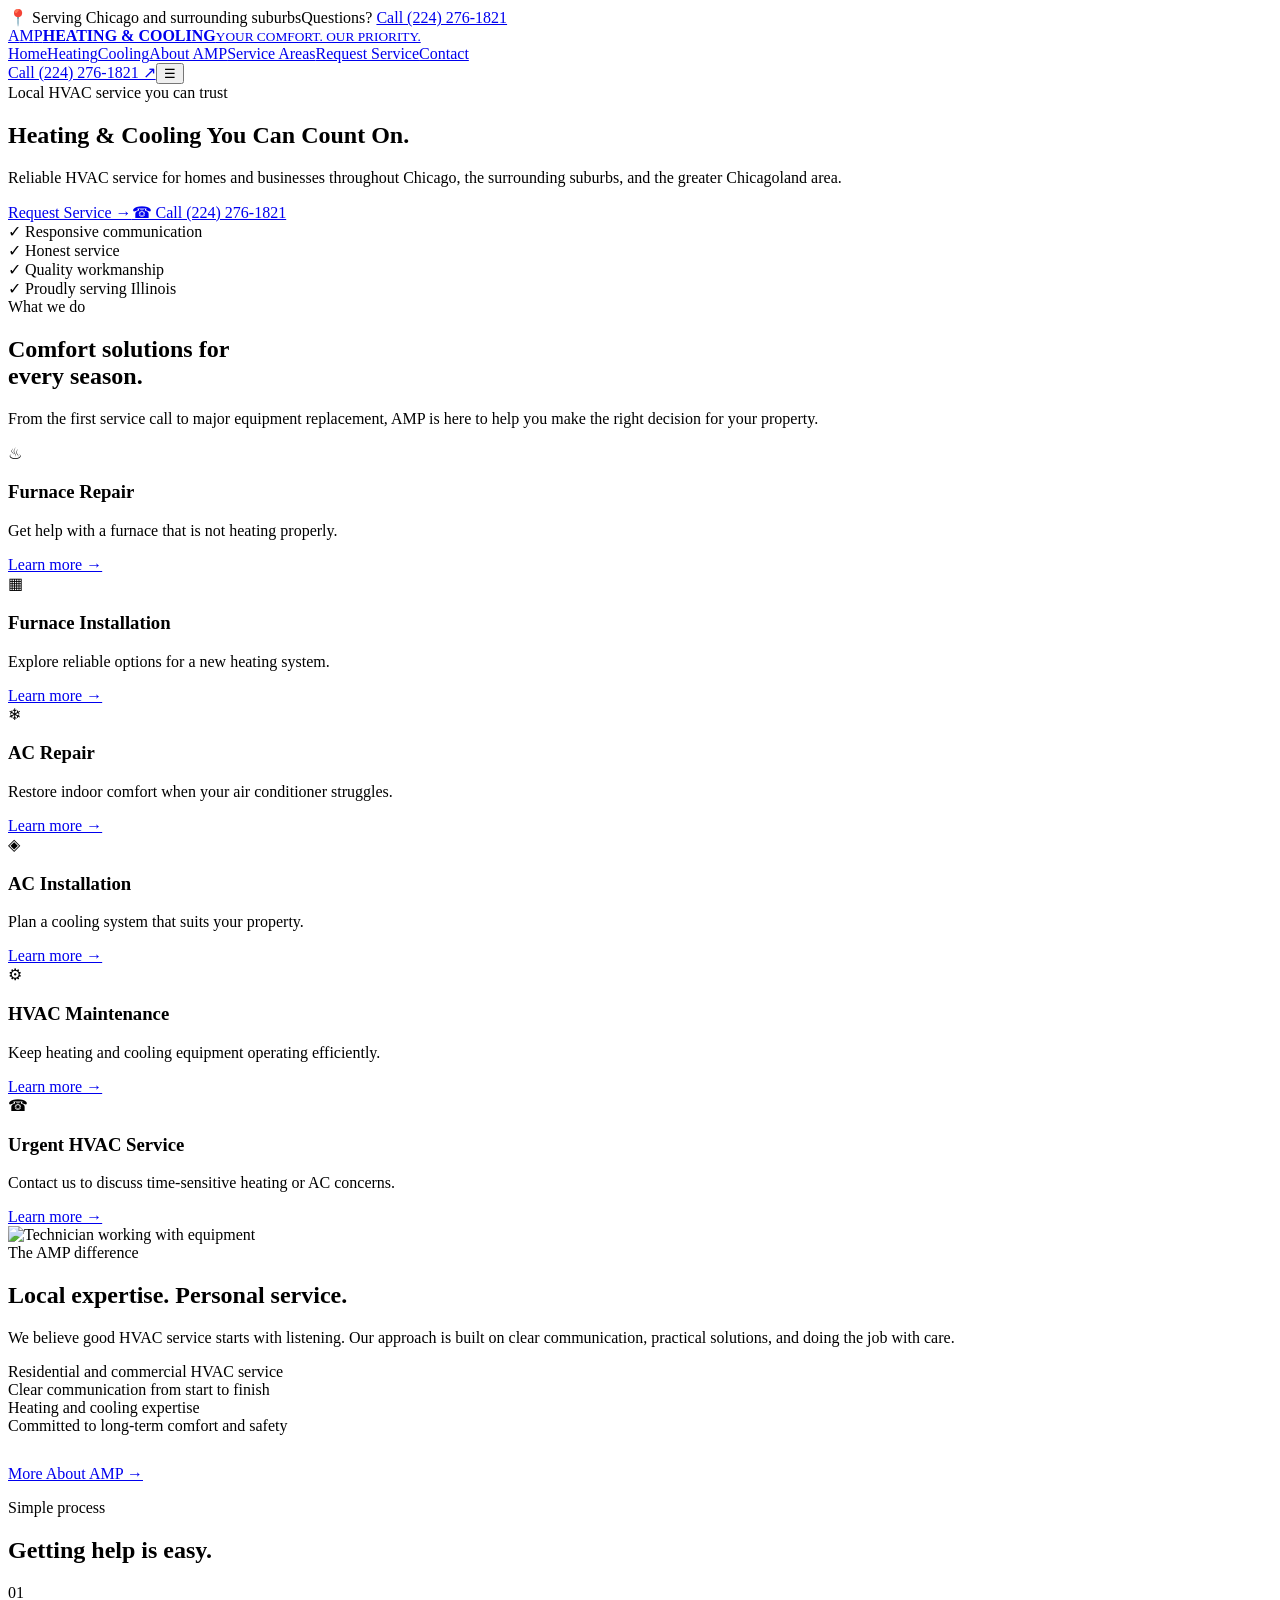
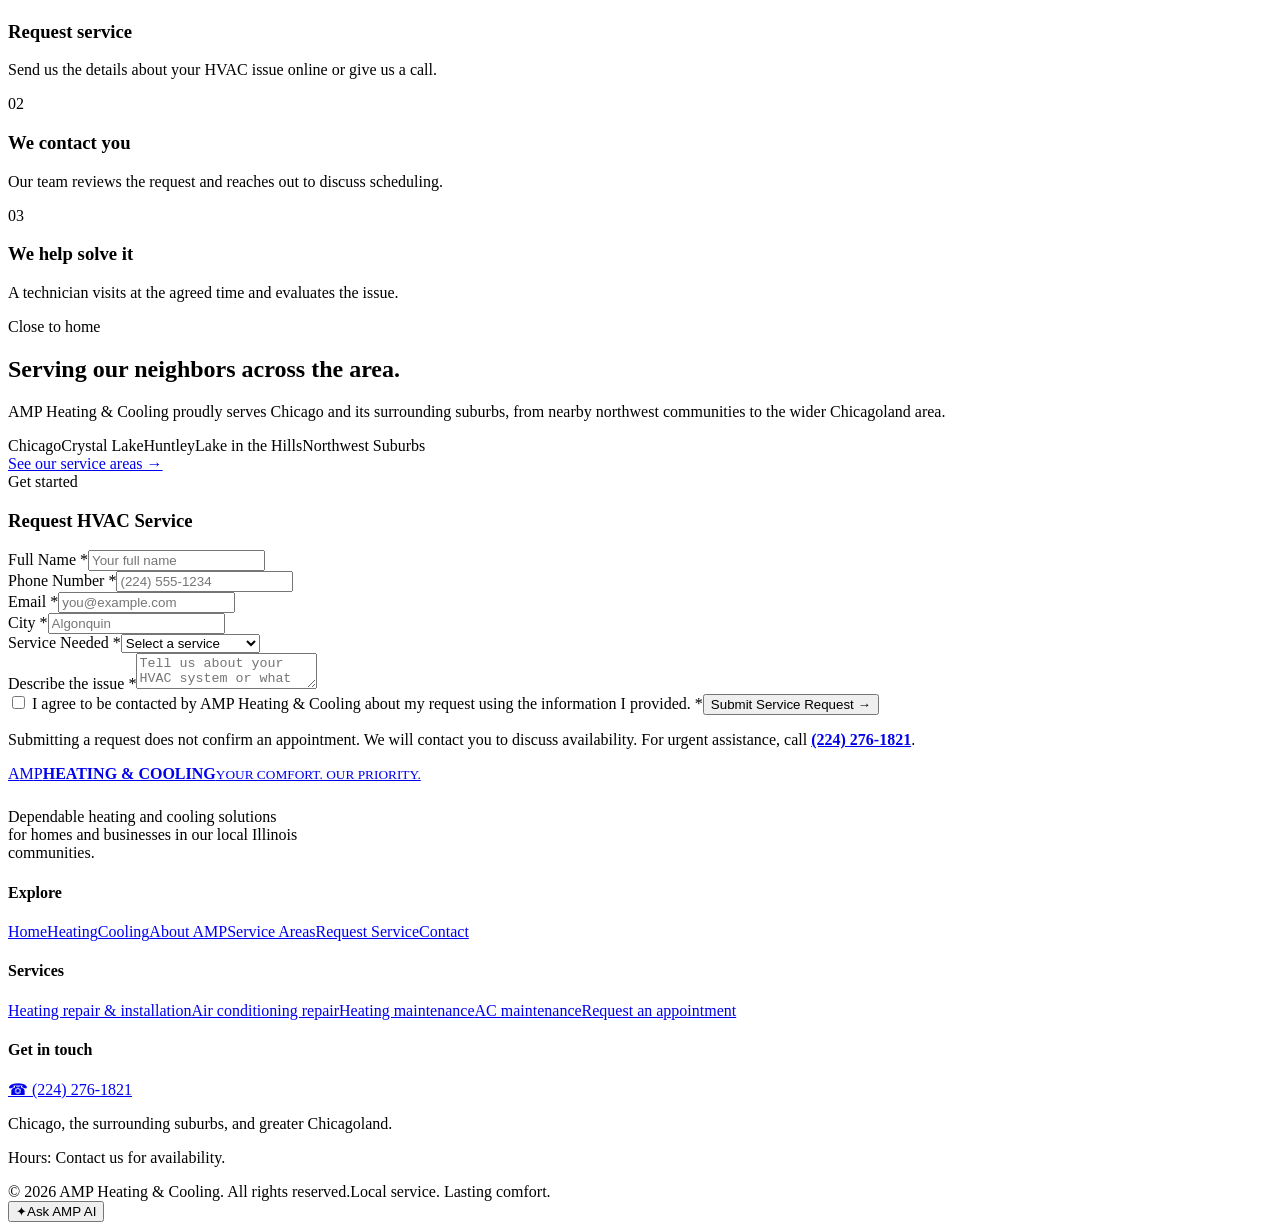
==== index.html @ 1baf03de "Add files via upload" ====
<!DOCTYPE html>
<html lang="en"><head><meta charset="utf-8"/><meta content="width=device-width,initial-scale=1" name="viewport"/><meta content="#0a1b33" name="theme-color"/><meta content="AMP Heating &amp; Cooling provides heating, air conditioning, maintenance, and HVAC installations in Algonquin, Crystal Lake, Huntley and nearby Illinois communities." name="description"/><link href="assets/style.css" rel="stylesheet"/><link href="assets/favicon.svg" rel="icon" type="image/svg+xml"/><title>Home | AMP Heating &amp; Cooling</title></head><body><div class="topstrip"><div class="container"><span>📍 Serving Chicago and surrounding suburbs</span><span class="hide-sm">Questions? <a href="tel:2242761821">Call (224) 276-1821</a></span></div></div><header class="header"><div class="container headerrow"><a aria-label="AMP Heating and Cooling home" class="logo" href="index.html"><span class="logo-mark">A<span>M</span>P</span><span class="logo-label"><strong>HEATING &amp; COOLING</strong><small>YOUR COMFORT. OUR PRIORITY.</small></span></a><nav aria-label="Main navigation" class="nav" id="main-nav"><a class="active" href="index.html">Home</a><a class="" href="heating.html">Heating</a><a class="" href="cooling.html">Cooling</a><a class="" href="about.html">About AMP</a><a class="" href="areas.html">Service Areas</a><a class="" href="request.html">Request Service</a><a class="" href="contact.html">Contact</a></nav><a class="btn btn-sm header-cta" href="tel:2242761821">Call (224) 276-1821 ↗</a><button aria-controls="main-nav" aria-expanded="false" aria-label="Toggle navigation" class="menu-toggle">☰</button></div></header><main><section class="hero"><div class="orb"></div><div class="container hero-main"><div><span class="eyebrow">Local HVAC service you can trust</span><h1>Heating &amp; Cooling You Can Count On.</h1><p>Reliable HVAC service for homes and businesses throughout Chicago, the surrounding suburbs, and the greater Chicagoland area.</p><div class="hero-actions"><a class="btn" href="request.html">Request Service →</a><a class="btn btn-light" href="tel:2242761821">☎ Call (224) 276-1821</a></div></div><div aria-label="HVAC technician servicing equipment" class="hero-visual" role="img"></div></div></section><section class="trust"><div class="container trust-items"><div class="trust-item"><span>✓</span> Responsive communication</div><div class="trust-item"><span>✓</span> Honest service</div><div class="trust-item"><span>✓</span> Quality workmanship</div><div class="trust-item"><span>✓</span> Proudly serving Illinois</div></div></section><section class="section"><div class="container"><div class="section-head"><div><span class="eyebrow">What we do</span><h2>Comfort solutions for<br/>every season.</h2></div><p>From the first service call to major equipment replacement, AMP is here to help you make the right decision for your property.</p></div><div class="grid3"><article class="service-card"><div aria-hidden="true" class="icon">♨</div><h3>Furnace Repair</h3><p>Get help with a furnace that is not heating properly.</p><a class="text-link" href="heating.html">Learn more →</a></article><article class="service-card"><div aria-hidden="true" class="icon">▦</div><h3>Furnace Installation</h3><p>Explore reliable options for a new heating system.</p><a class="text-link" href="heating.html">Learn more →</a></article><article class="service-card"><div aria-hidden="true" class="icon">❄</div><h3>AC Repair</h3><p>Restore indoor comfort when your air conditioner struggles.</p><a class="text-link" href="cooling.html">Learn more →</a></article><article class="service-card"><div aria-hidden="true" class="icon">◈</div><h3>AC Installation</h3><p>Plan a cooling system that suits your property.</p><a class="text-link" href="cooling.html">Learn more →</a></article><article class="service-card"><div aria-hidden="true" class="icon">⚙</div><h3>HVAC Maintenance</h3><p>Keep heating and cooling equipment operating efficiently.</p><a class="text-link" href="heating.html">Learn more →</a></article><article class="service-card"><div aria-hidden="true" class="icon">☎</div><h3>Urgent HVAC Service</h3><p>Contact us to discuss time-sensitive heating or AC concerns.</p><a class="text-link" href="contact.html">Learn more →</a></article></div></div></section><section class="section section-light"><div class="container split"><img alt="Technician working with equipment" class="feature-photo" loading="lazy" src="https://images.unsplash.com/photo-1581092160562-40aa08e78837?auto=format&amp;fit=crop&amp;w=1200&amp;q=85"/><div><span class="eyebrow">The AMP difference</span><h2>Local expertise. Personal service.</h2><p class="muted">We believe good HVAC service starts with listening. Our approach is built on clear communication, practical solutions, and doing the job with care.</p><div class="checklist"><div class="check">Residential and commercial HVAC service</div><div class="check">Clear communication from start to finish</div><div class="check">Heating and cooling expertise</div><div class="check">Committed to long-term comfort and safety</div></div><p style="margin-top:30px"><a class="btn" href="about.html">More About AMP →</a></p></div></div></section><section class="section"><div class="container"><div class="section-head"><div><span class="eyebrow">Simple process</span><h2>Getting help is easy.</h2></div></div><div class="steps"><div class="step"><span class="num">01</span><h3>Request service</h3><p>Send us the details about your HVAC issue online or give us a call.</p></div><div class="step"><span class="num">02</span><h3>We contact you</h3><p>Our team reviews the request and reaches out to discuss scheduling.</p></div><div class="step"><span class="num">03</span><h3>We help solve it</h3><p>A technician visits at the agreed time and evaluates the issue.</p></div></div></div></section><section class="section section-light"><div class="container split"><div><span class="eyebrow">Close to home</span><h2>Serving our neighbors across the area.</h2><p class="muted">AMP Heating &amp; Cooling proudly serves Chicago and its surrounding suburbs, from nearby northwest communities to the wider Chicagoland area.</p><div class="areas"><span class="area-tag">Chicago</span><span class="area-tag">Crystal Lake</span><span class="area-tag">Huntley</span><span class="area-tag">Lake in the Hills</span><span class="area-tag">Northwest Suburbs</span></div><a class="text-link" href="areas.html">See our service areas →</a></div><div class="form-card"><span class="eyebrow">Get started</span><h3>Request HVAC Service</h3><form data-service-form=""><div aria-live="polite" class="alert" role="status"></div><div class="formgrid"><div style="display:none"><label>Leave this blank<input autocomplete="off" name="website" tabindex="-1"/></label></div><div class="field"><label for="name">Full Name *</label><input id="name" maxlength="160" name="name" placeholder="Your full name" required="" type="text"/></div><div class="field"><label for="phone">Phone Number *</label><input id="phone" maxlength="160" name="phone" placeholder="(224) 555-1234" required="" type="tel"/></div><div class="field"><label for="email">Email *</label><input id="email" maxlength="160" name="email" placeholder="you@example.com" required="" type="email"/></div><div class="field"><label for="city">City *</label><input id="city" maxlength="160" name="city" placeholder="Algonquin" required="" type="text"/></div><div class="field"><label for="service">Service Needed *</label><select id="service" name="service" required=""><option value="">Select a service</option><option>Furnace Repair</option><option>Furnace Installation</option><option>AC Repair</option><option>AC Installation</option><option>Maintenance</option><option>Other</option></select></div><div class="field span2"><label for="message">Describe the issue *</label><textarea id="message" maxlength="3000" name="message" placeholder="Tell us about your HVAC system or what you need help with..." required=""></textarea></div></div><label class="consent"><input name="consent" required="" type="checkbox" value="yes"/> <span>I agree to be contacted by AMP Heating &amp; Cooling about my request using the information I provided. *</span></label><button class="btn" type="submit">Submit Service Request →</button><p class="form-note">Submitting a request does not confirm an appointment. We will contact you to discuss availability. For urgent assistance, call <a href="tel:2242761821"><strong>(224) 276-1821</strong></a>.</p></form></div></div></section></main><footer class="footer"><div class="container"><div class="footer-grid"><div><a class="logo" href="index.html"><span class="logo-mark">A<span>M</span>P</span><span class="logo-label"><strong>HEATING &amp; COOLING</strong><small>YOUR COMFORT. OUR PRIORITY.</small></span></a><p style="margin-top:25px;max-width:290px">Dependable heating and cooling solutions for homes and businesses in our local Illinois communities.</p></div><div><h4>Explore</h4><a href="index.html">Home</a><a href="heating.html">Heating</a><a href="cooling.html">Cooling</a><a href="about.html">About AMP</a><a href="areas.html">Service Areas</a><a href="request.html">Request Service</a><a href="contact.html">Contact</a></div><div><h4>Services</h4><a href="heating.html">Heating repair &amp; installation</a><a href="cooling.html">Air conditioning repair</a><a href="heating.html">Heating maintenance</a><a href="cooling.html">AC maintenance</a><a href="request.html">Request an appointment</a></div><div><h4>Get in touch</h4><a href="tel:2242761821">☎ (224) 276-1821</a><p>Chicago, the surrounding suburbs, and greater Chicagoland.</p><p>Hours: Contact us for availability.</p></div></div><div class="footer-bottom"><span>© 2026 AMP Heating &amp; Cooling. All rights reserved.</span><span>Local service. Lasting comfort.</span></div></div></footer><script defer="" src="assets/script.js"></script>
<!-- AMP customer support assistant -->
<div class="amp-chat" id="amp-chat">
<button aria-controls="amp-chat-panel" aria-expanded="false" aria-label="Chat with AMP assistant" class="amp-chat-launcher" id="amp-chat-launcher" type="button"><span aria-hidden="true" class="amp-chat-icon">✦</span><span>Ask AMP AI</span></button>
<section aria-label="AMP virtual assistant" aria-modal="false" class="amp-chat-panel" hidden="" id="amp-chat-panel" role="dialog">
<div class="amp-chat-head"><div class="amp-chat-avatar">✦</div><div><strong>AMP Virtual Assistant</strong><small><span class="amp-online-dot"></span> Available to answer questions</small></div><button aria-label="Close chat" class="amp-chat-close" id="amp-chat-close" type="button">×</button></div>
<div aria-live="polite" aria-relevant="additions text" class="amp-chat-log" id="amp-chat-log" role="log"><div class="amp-chat-message assistant">Hi! Welcome to AMP Heating &amp; Cooling 👋 I can answer questions about heating, AC, service areas, and how to request an appointment. What can I help you with?</div></div>
<div class="amp-chat-suggestions" id="amp-chat-suggestions"><button data-question="My AC is not cooling" type="button">AC not cooling</button><button data-question="Which towns do you serve?" type="button">Service areas</button><button data-question="How do I request service?" type="button">Book service</button></div>
<form class="amp-chat-form" id="amp-chat-form"><label class="sr-only" for="amp-chat-input">Message AMP assistant</label><input autocomplete="off" id="amp-chat-input" maxlength="800" name="message" placeholder="Ask us anything about HVAC..." required=""/><button aria-label="Send message" type="submit">➤</button></form>
<div class="amp-chat-disclaimer">AI can make mistakes. For urgent concerns, call <a href="tel:2242761821">(224) 276-1821</a>. <a href="request.html">Request service</a></div>
</section>
</div>
<script defer="" src="assets/chat.js"></script></body></html>
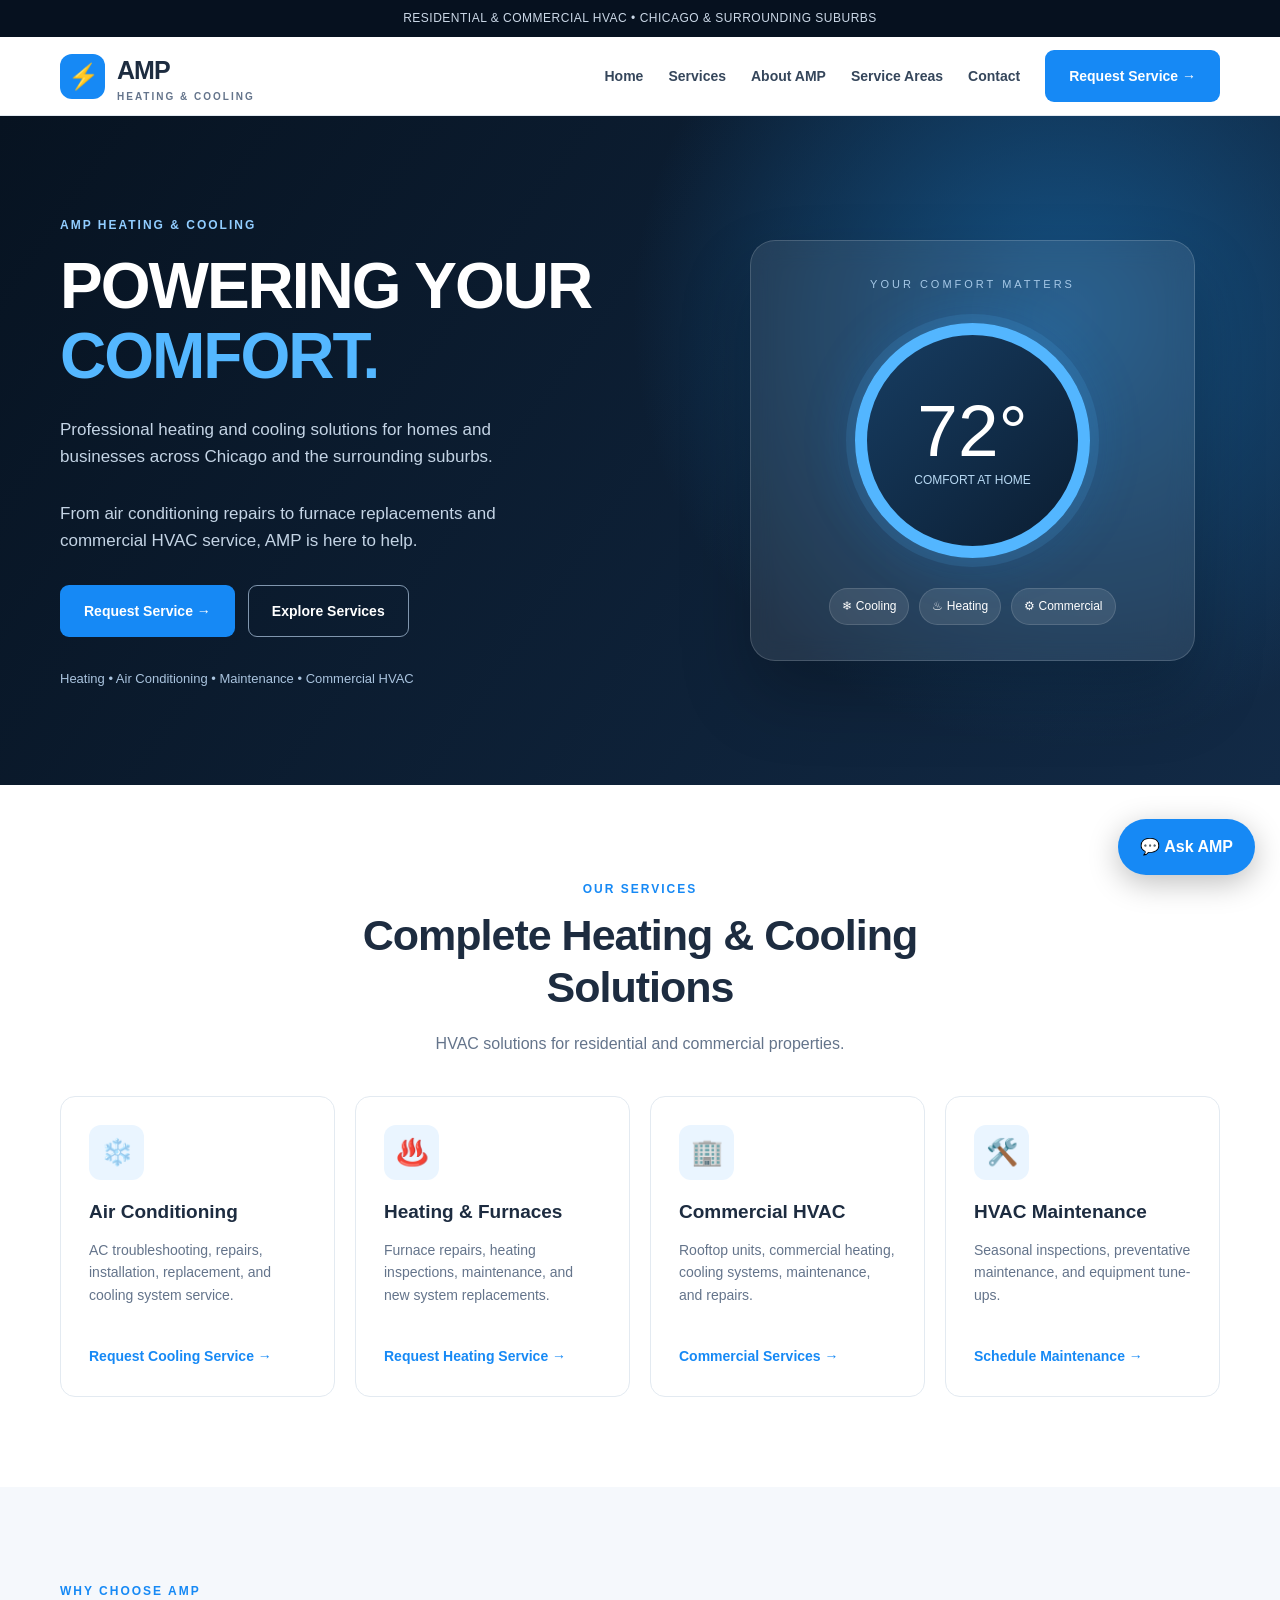
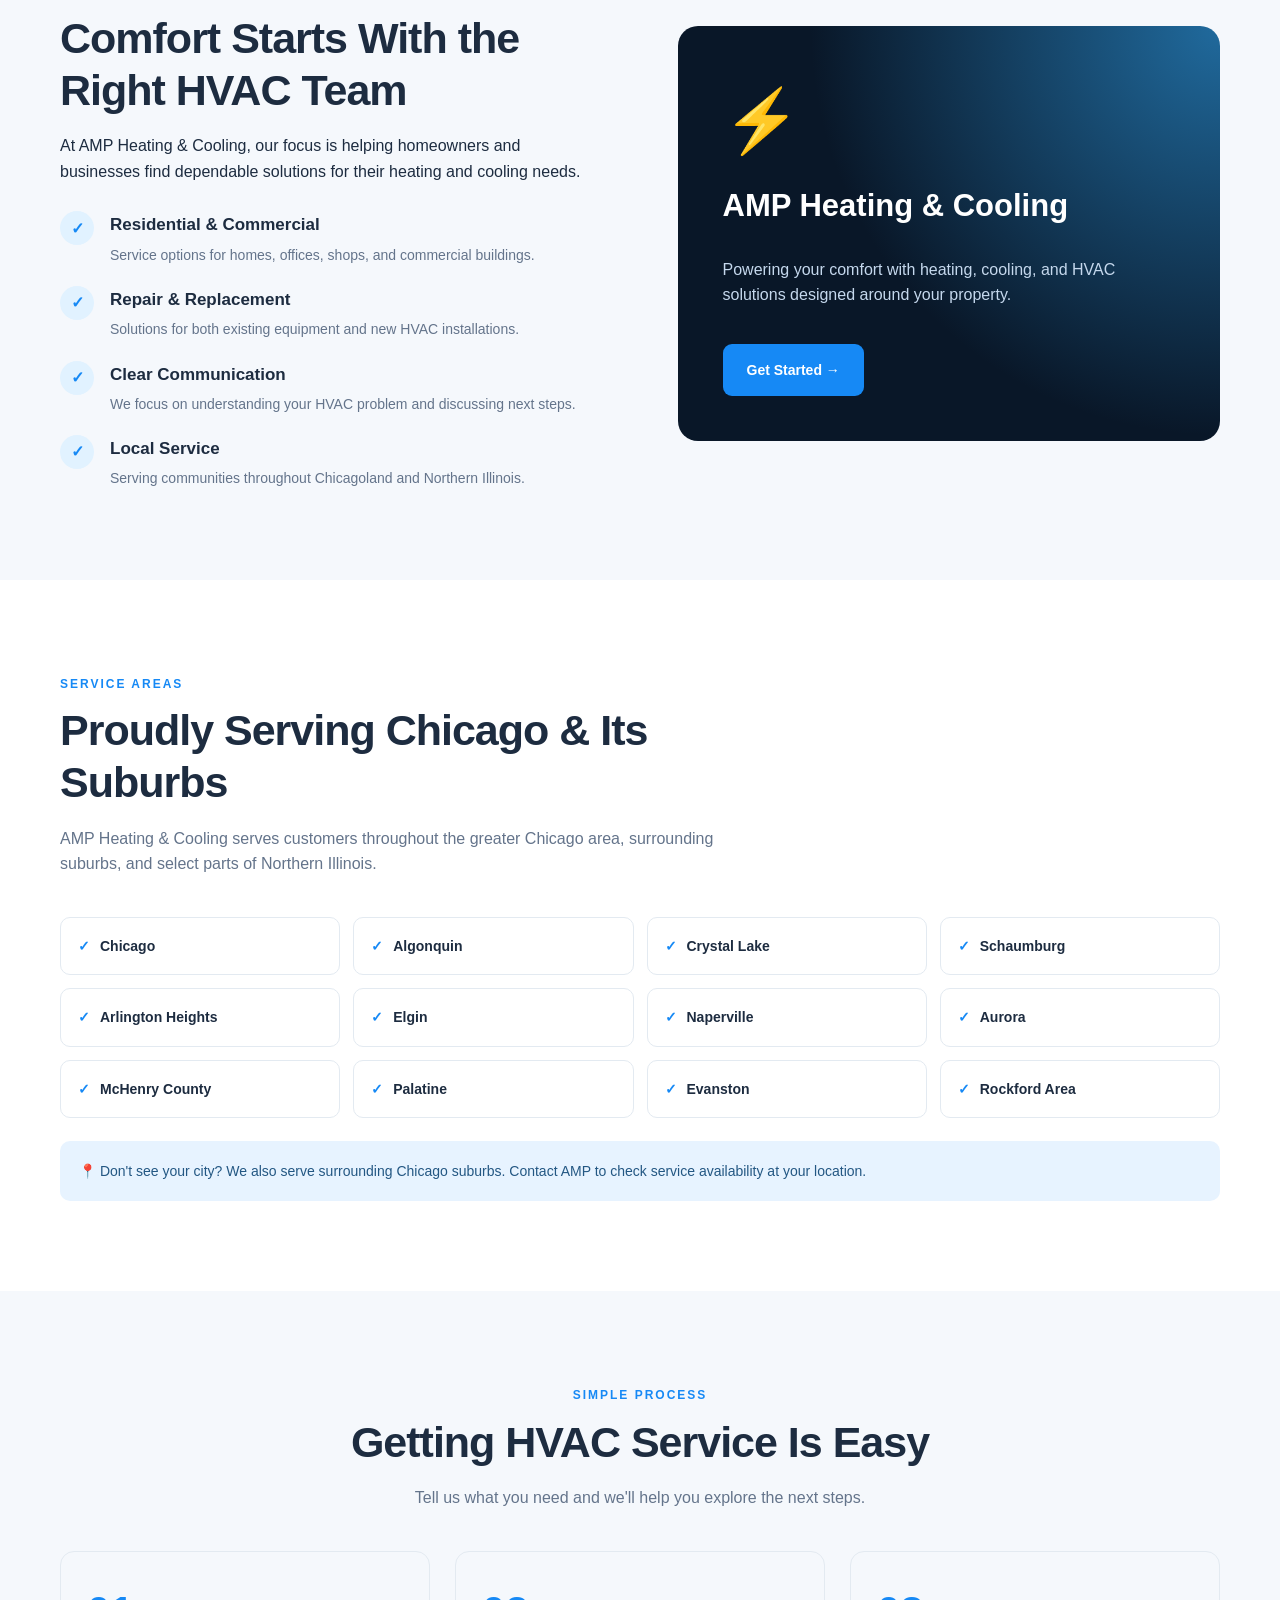
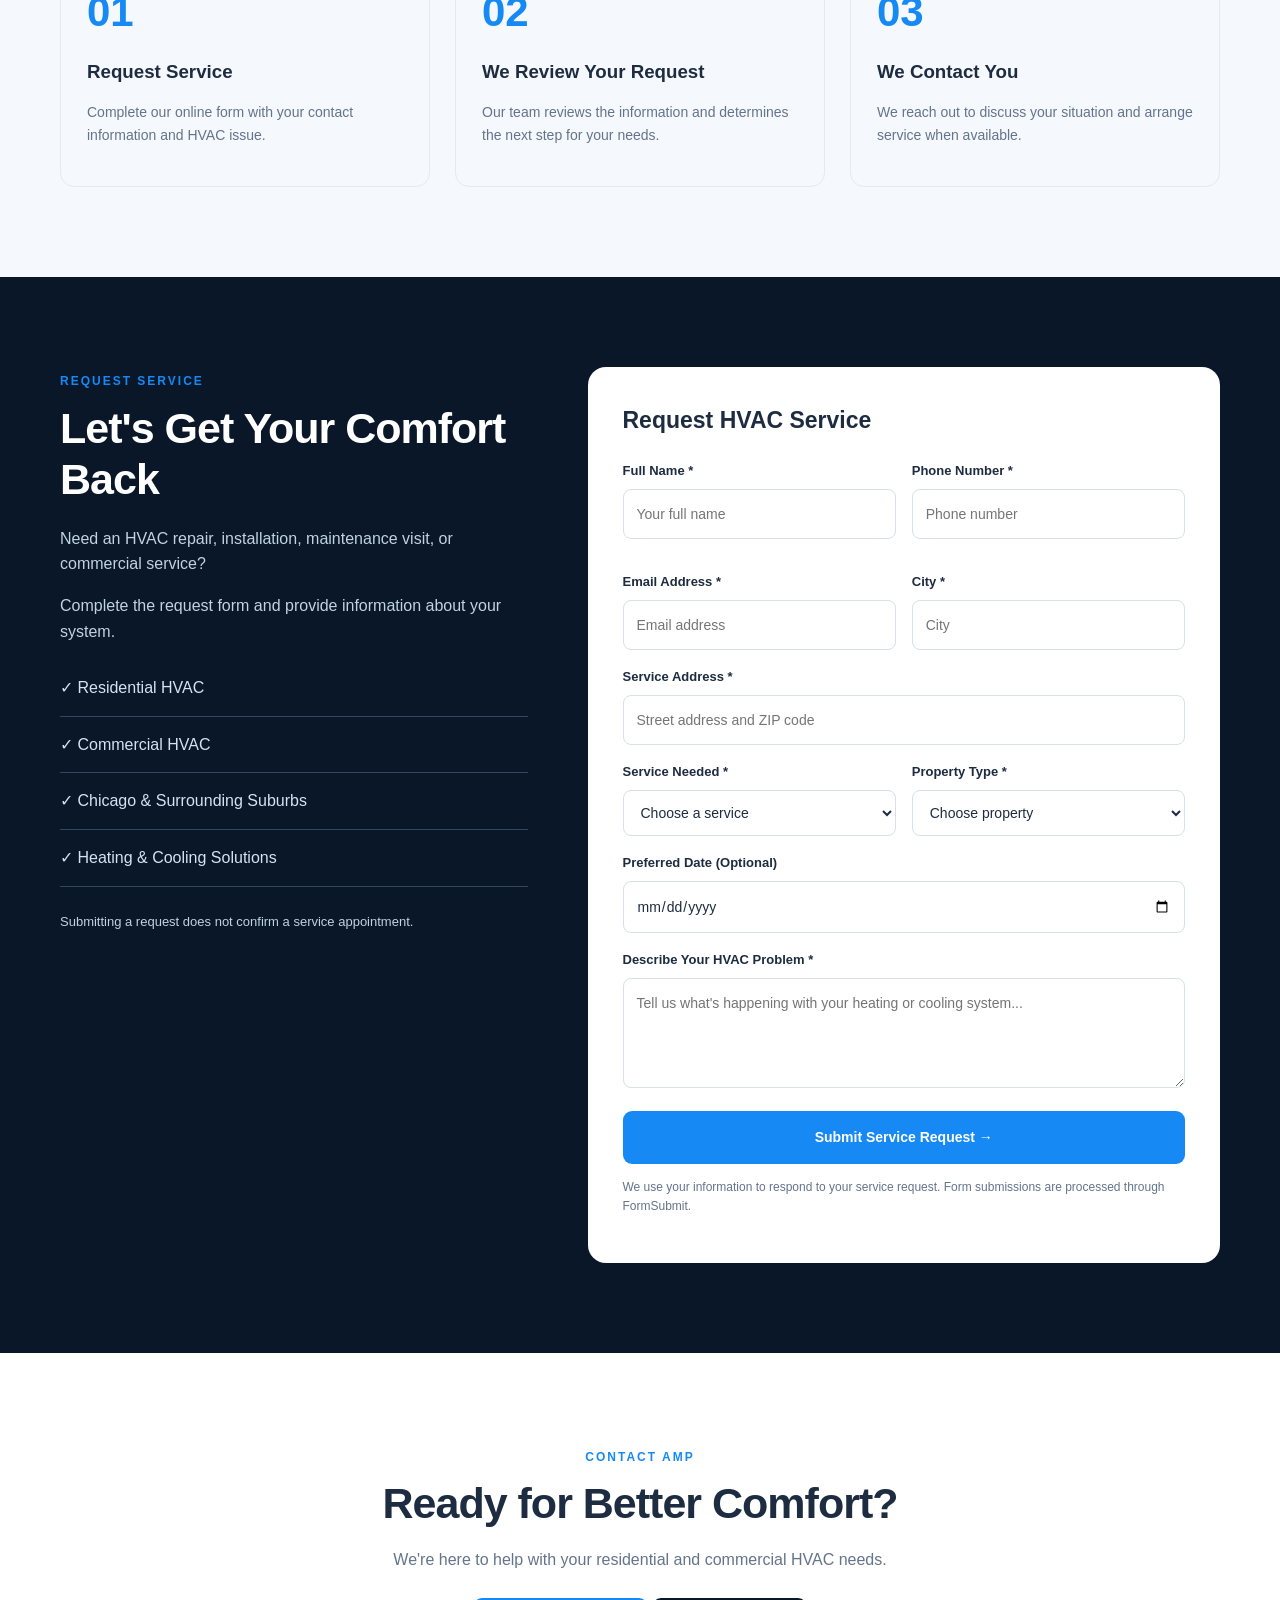
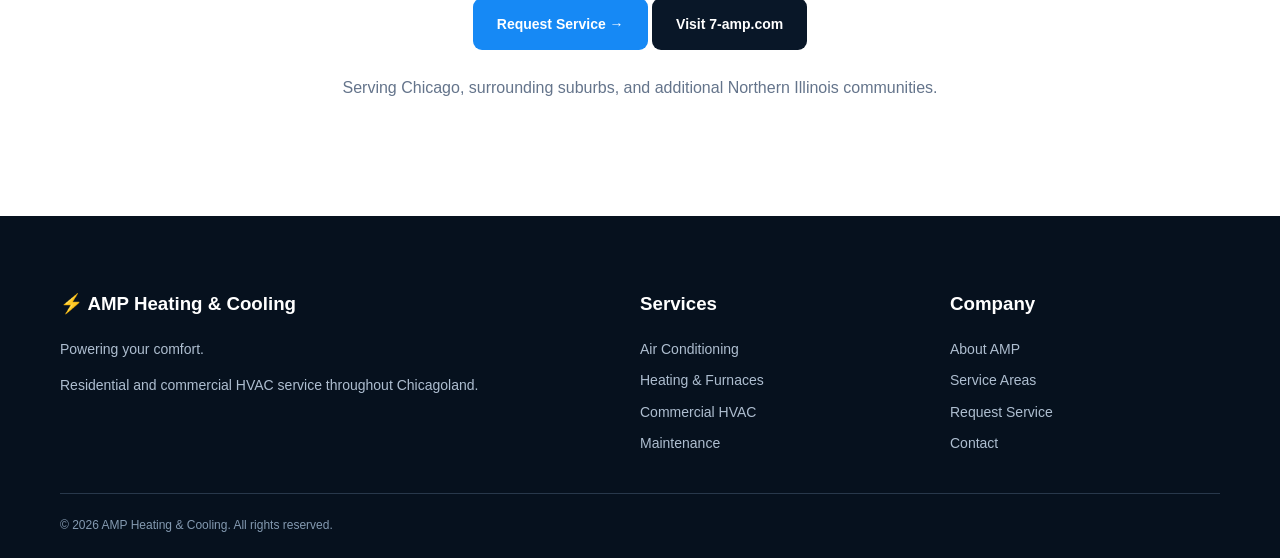
==== commit 475279c2: "Update fmt.Println to print 'Goodbye World'" ====
--- a/index.html
+++ b/index.html
@@ -1,14 +1,1762 @@
+
 <!DOCTYPE html>
-<html lang="en"><head><meta charset="utf-8"/><meta content="width=device-width,initial-scale=1" name="viewport"/><meta content="#0a1b33" name="theme-color"/><meta content="AMP Heating &amp; Cooling provides heating, air conditioning, maintenance, and HVAC installations in Algonquin, Crystal Lake, Huntley and nearby Illinois communities." name="description"/><link href="assets/style.css" rel="stylesheet"/><link href="assets/favicon.svg" rel="icon" type="image/svg+xml"/><title>Home | AMP Heating &amp; Cooling</title></head><body><div class="topstrip"><div class="container"><span>📍 Serving Chicago and surrounding suburbs</span><span class="hide-sm">Questions? <a href="tel:2242761821">Call (224) 276-1821</a></span></div></div><header class="header"><div class="container headerrow"><a aria-label="AMP Heating and Cooling home" class="logo" href="index.html"><span class="logo-mark">A<span>M</span>P</span><span class="logo-label"><strong>HEATING &amp; COOLING</strong><small>YOUR COMFORT. OUR PRIORITY.</small></span></a><nav aria-label="Main navigation" class="nav" id="main-nav"><a class="active" href="index.html">Home</a><a class="" href="heating.html">Heating</a><a class="" href="cooling.html">Cooling</a><a class="" href="about.html">About AMP</a><a class="" href="areas.html">Service Areas</a><a class="" href="request.html">Request Service</a><a class="" href="contact.html">Contact</a></nav><a class="btn btn-sm header-cta" href="tel:2242761821">Call (224) 276-1821 ↗</a><button aria-controls="main-nav" aria-expanded="false" aria-label="Toggle navigation" class="menu-toggle">☰</button></div></header><main><section class="hero"><div class="orb"></div><div class="container hero-main"><div><span class="eyebrow">Local HVAC service you can trust</span><h1>Heating &amp; Cooling You Can Count On.</h1><p>Reliable HVAC service for homes and businesses throughout Chicago, the surrounding suburbs, and the greater Chicagoland area.</p><div class="hero-actions"><a class="btn" href="request.html">Request Service →</a><a class="btn btn-light" href="tel:2242761821">☎ Call (224) 276-1821</a></div></div><div aria-label="HVAC technician servicing equipment" class="hero-visual" role="img"></div></div></section><section class="trust"><div class="container trust-items"><div class="trust-item"><span>✓</span> Responsive communication</div><div class="trust-item"><span>✓</span> Honest service</div><div class="trust-item"><span>✓</span> Quality workmanship</div><div class="trust-item"><span>✓</span> Proudly serving Illinois</div></div></section><section class="section"><div class="container"><div class="section-head"><div><span class="eyebrow">What we do</span><h2>Comfort solutions for<br/>every season.</h2></div><p>From the first service call to major equipment replacement, AMP is here to help you make the right decision for your property.</p></div><div class="grid3"><article class="service-card"><div aria-hidden="true" class="icon">♨</div><h3>Furnace Repair</h3><p>Get help with a furnace that is not heating properly.</p><a class="text-link" href="heating.html">Learn more →</a></article><article class="service-card"><div aria-hidden="true" class="icon">▦</div><h3>Furnace Installation</h3><p>Explore reliable options for a new heating system.</p><a class="text-link" href="heating.html">Learn more →</a></article><article class="service-card"><div aria-hidden="true" class="icon">❄</div><h3>AC Repair</h3><p>Restore indoor comfort when your air conditioner struggles.</p><a class="text-link" href="cooling.html">Learn more →</a></article><article class="service-card"><div aria-hidden="true" class="icon">◈</div><h3>AC Installation</h3><p>Plan a cooling system that suits your property.</p><a class="text-link" href="cooling.html">Learn more →</a></article><article class="service-card"><div aria-hidden="true" class="icon">⚙</div><h3>HVAC Maintenance</h3><p>Keep heating and cooling equipment operating efficiently.</p><a class="text-link" href="heating.html">Learn more →</a></article><article class="service-card"><div aria-hidden="true" class="icon">☎</div><h3>Urgent HVAC Service</h3><p>Contact us to discuss time-sensitive heating or AC concerns.</p><a class="text-link" href="contact.html">Learn more →</a></article></div></div></section><section class="section section-light"><div class="container split"><img alt="Technician working with equipment" class="feature-photo" loading="lazy" src="https://images.unsplash.com/photo-1581092160562-40aa08e78837?auto=format&amp;fit=crop&amp;w=1200&amp;q=85"/><div><span class="eyebrow">The AMP difference</span><h2>Local expertise. Personal service.</h2><p class="muted">We believe good HVAC service starts with listening. Our approach is built on clear communication, practical solutions, and doing the job with care.</p><div class="checklist"><div class="check">Residential and commercial HVAC service</div><div class="check">Clear communication from start to finish</div><div class="check">Heating and cooling expertise</div><div class="check">Committed to long-term comfort and safety</div></div><p style="margin-top:30px"><a class="btn" href="about.html">More About AMP →</a></p></div></div></section><section class="section"><div class="container"><div class="section-head"><div><span class="eyebrow">Simple process</span><h2>Getting help is easy.</h2></div></div><div class="steps"><div class="step"><span class="num">01</span><h3>Request service</h3><p>Send us the details about your HVAC issue online or give us a call.</p></div><div class="step"><span class="num">02</span><h3>We contact you</h3><p>Our team reviews the request and reaches out to discuss scheduling.</p></div><div class="step"><span class="num">03</span><h3>We help solve it</h3><p>A technician visits at the agreed time and evaluates the issue.</p></div></div></div></section><section class="section section-light"><div class="container split"><div><span class="eyebrow">Close to home</span><h2>Serving our neighbors across the area.</h2><p class="muted">AMP Heating &amp; Cooling proudly serves Chicago and its surrounding suburbs, from nearby northwest communities to the wider Chicagoland area.</p><div class="areas"><span class="area-tag">Chicago</span><span class="area-tag">Crystal Lake</span><span class="area-tag">Huntley</span><span class="area-tag">Lake in the Hills</span><span class="area-tag">Northwest Suburbs</span></div><a class="text-link" href="areas.html">See our service areas →</a></div><div class="form-card"><span class="eyebrow">Get started</span><h3>Request HVAC Service</h3><form data-service-form=""><div aria-live="polite" class="alert" role="status"></div><div class="formgrid"><div style="display:none"><label>Leave this blank<input autocomplete="off" name="website" tabindex="-1"/></label></div><div class="field"><label for="name">Full Name *</label><input id="name" maxlength="160" name="name" placeholder="Your full name" required="" type="text"/></div><div class="field"><label for="phone">Phone Number *</label><input id="phone" maxlength="160" name="phone" placeholder="(224) 555-1234" required="" type="tel"/></div><div class="field"><label for="email">Email *</label><input id="email" maxlength="160" name="email" placeholder="you@example.com" required="" type="email"/></div><div class="field"><label for="city">City *</label><input id="city" maxlength="160" name="city" placeholder="Algonquin" required="" type="text"/></div><div class="field"><label for="service">Service Needed *</label><select id="service" name="service" required=""><option value="">Select a service</option><option>Furnace Repair</option><option>Furnace Installation</option><option>AC Repair</option><option>AC Installation</option><option>Maintenance</option><option>Other</option></select></div><div class="field span2"><label for="message">Describe the issue *</label><textarea id="message" maxlength="3000" name="message" placeholder="Tell us about your HVAC system or what you need help with..." required=""></textarea></div></div><label class="consent"><input name="consent" required="" type="checkbox" value="yes"/> <span>I agree to be contacted by AMP Heating &amp; Cooling about my request using the information I provided. *</span></label><button class="btn" type="submit">Submit Service Request →</button><p class="form-note">Submitting a request does not confirm an appointment. We will contact you to discuss availability. For urgent assistance, call <a href="tel:2242761821"><strong>(224) 276-1821</strong></a>.</p></form></div></div></section></main><footer class="footer"><div class="container"><div class="footer-grid"><div><a class="logo" href="index.html"><span class="logo-mark">A<span>M</span>P</span><span class="logo-label"><strong>HEATING &amp; COOLING</strong><small>YOUR COMFORT. OUR PRIORITY.</small></span></a><p style="margin-top:25px;max-width:290px">Dependable heating and cooling solutions for homes and businesses in our local Illinois communities.</p></div><div><h4>Explore</h4><a href="index.html">Home</a><a href="heating.html">Heating</a><a href="cooling.html">Cooling</a><a href="about.html">About AMP</a><a href="areas.html">Service Areas</a><a href="request.html">Request Service</a><a href="contact.html">Contact</a></div><div><h4>Services</h4><a href="heating.html">Heating repair &amp; installation</a><a href="cooling.html">Air conditioning repair</a><a href="heating.html">Heating maintenance</a><a href="cooling.html">AC maintenance</a><a href="request.html">Request an appointment</a></div><div><h4>Get in touch</h4><a href="tel:2242761821">☎ (224) 276-1821</a><p>Chicago, the surrounding suburbs, and greater Chicagoland.</p><p>Hours: Contact us for availability.</p></div></div><div class="footer-bottom"><span>© 2026 AMP Heating &amp; Cooling. All rights reserved.</span><span>Local service. Lasting comfort.</span></div></div></footer><script defer="" src="assets/script.js"></script>
-<!-- AMP customer support assistant -->
-<div class="amp-chat" id="amp-chat">
-<button aria-controls="amp-chat-panel" aria-expanded="false" aria-label="Chat with AMP assistant" class="amp-chat-launcher" id="amp-chat-launcher" type="button"><span aria-hidden="true" class="amp-chat-icon">✦</span><span>Ask AMP AI</span></button>
-<section aria-label="AMP virtual assistant" aria-modal="false" class="amp-chat-panel" hidden="" id="amp-chat-panel" role="dialog">
-<div class="amp-chat-head"><div class="amp-chat-avatar">✦</div><div><strong>AMP Virtual Assistant</strong><small><span class="amp-online-dot"></span> Available to answer questions</small></div><button aria-label="Close chat" class="amp-chat-close" id="amp-chat-close" type="button">×</button></div>
-<div aria-live="polite" aria-relevant="additions text" class="amp-chat-log" id="amp-chat-log" role="log"><div class="amp-chat-message assistant">Hi! Welcome to AMP Heating &amp; Cooling 👋 I can answer questions about heating, AC, service areas, and how to request an appointment. What can I help you with?</div></div>
-<div class="amp-chat-suggestions" id="amp-chat-suggestions"><button data-question="My AC is not cooling" type="button">AC not cooling</button><button data-question="Which towns do you serve?" type="button">Service areas</button><button data-question="How do I request service?" type="button">Book service</button></div>
-<form class="amp-chat-form" id="amp-chat-form"><label class="sr-only" for="amp-chat-input">Message AMP assistant</label><input autocomplete="off" id="amp-chat-input" maxlength="800" name="message" placeholder="Ask us anything about HVAC..." required=""/><button aria-label="Send message" type="submit">➤</button></form>
-<div class="amp-chat-disclaimer">AI can make mistakes. For urgent concerns, call <a href="tel:2242761821">(224) 276-1821</a>. <a href="request.html">Request service</a></div>
+<html lang="en">
+<head>
+<meta charset="UTF-8">
+<meta name="viewport" content="width=device-width, initial-scale=1.0">
+
+<title>AMP Heating & Cooling | Chicago HVAC Services</title>
+<meta name="description" content="AMP Heating & Cooling provides residential and commercial heating, air conditioning, repairs, and maintenance throughout Chicago and surrounding suburbs.">
+
+<style>
+:root {
+  --navy: #091728;
+  --navy2: #10243c;
+  --blue: #1689f5;
+  --lightblue: #eaf5ff;
+  --white: #ffffff;
+  --text: #1d2c40;
+  --muted: #64748b;
+  --border: #e3eaf1;
+  --light: #f5f8fc;
+}
+
+* {
+  box-sizing: border-box;
+}
+
+html {
+  scroll-behavior: smooth;
+  scroll-padding-top: 95px;
+}
+
+body {
+  margin: 0;
+  font-family: Arial, Helvetica, sans-serif;
+  color: var(--text);
+  background: var(--white);
+  line-height: 1.6;
+}
+
+a {
+  text-decoration: none;
+  color: inherit;
+}
+
+button, input, select, textarea {
+  font: inherit;
+}
+
+button, a {
+  -webkit-tap-highlight-color: transparent;
+}
+
+.container {
+  width: min(1160px, 92%);
+  margin: auto;
+}
+
+.topbar {
+  background: #06111f;
+  color: #cbd8e7;
+  text-align: center;
+  padding: 9px;
+  font-size: 12px;
+  letter-spacing: .5px;
+}
+
+header {
+  position: sticky;
+  top: 0;
+  z-index: 100;
+  background: var(--white);
+  border-bottom: 1px solid var(--border);
+}
+
+.nav {
+  display: flex;
+  align-items: center;
+  justify-content: space-between;
+  min-height: 78px;
+  gap: 20px;
+}
+
+.logo {
+  display: flex;
+  align-items: center;
+  gap: 12px;
+  font-size: 25px;
+  font-weight: 900;
+  letter-spacing: -1px;
+}
+
+.logo-icon {
+  background: var(--blue);
+  color: white;
+  width: 45px;
+  height: 45px;
+  border-radius: 12px;
+  display: grid;
+  place-items: center;
+  font-size: 25px;
+}
+
+.logo small {
+  display: block;
+  font-size: 10px;
+  letter-spacing: 2px;
+  font-weight: 700;
+  color: var(--muted);
+  line-height: 1.3;
+}
+
+nav {
+  display: flex;
+  align-items: center;
+  gap: 25px;
+}
+
+nav a {
+  color: #35465b;
+  font-size: 14px;
+  font-weight: 700;
+  transition: .2s;
+}
+
+nav a:hover {
+  color: var(--blue);
+}
+
+.btn {
+  display: inline-flex;
+  align-items: center;
+  justify-content: center;
+  gap: 9px;
+  padding: 14px 23px;
+  border-radius: 9px;
+  font-weight: 700;
+  font-size: 14px;
+  border: 1px solid transparent;
+  cursor: pointer;
+  transition: .2s;
+  text-align: center;
+}
+
+.btn-primary {
+  background: var(--blue);
+  color: white;
+}
+
+.btn-primary:hover {
+  background: #0871d4;
+  transform: translateY(-2px);
+}
+
+.btn-outline {
+  border-color: #8096ae;
+  color: white;
+}
+
+.btn-outline:hover {
+  background: rgba(255,255,255,.1);
+}
+
+.btn-dark {
+  background: var(--navy);
+  color: white;
+}
+
+.menu-btn {
+  display: none;
+  background: none;
+  border: 0;
+  font-size: 28px;
+  cursor: pointer;
+}
+
+/* HERO */
+
+.hero {
+  background:
+    radial-gradient(circle at 83% 30%, #155386 0%, transparent 37%),
+    linear-gradient(125deg, #071321, #122a46);
+  color: white;
+  padding: 95px 0;
+  overflow: hidden;
+}
+
+.hero-grid {
+  display: grid;
+  grid-template-columns: 1.1fr .9fr;
+  align-items: center;
+  gap: 60px;
+}
+
+.eyebrow {
+  display: inline-block;
+  color: #91cdff;
+  text-transform: uppercase;
+  font-size: 12px;
+  font-weight: 800;
+  letter-spacing: 2px;
+  margin-bottom: 17px;
+}
+
+.hero h1 {
+  font-size: clamp(40px, 5vw, 67px);
+  line-height: 1.09;
+  letter-spacing: -2px;
+  margin: 0 0 24px;
+}
+
+.hero h1 span {
+  color: #54b7ff;
+}
+
+.hero p {
+  color: #c4d4e5;
+  font-size: 17px;
+  max-width: 520px;
+  margin-bottom: 30px;
+}
+
+.hero-buttons {
+  display: flex;
+  flex-wrap: wrap;
+  gap: 13px;
+}
+
+.hero-note {
+  font-size: 13px;
+  color: #aac4df;
+  margin-top: 32px;
+}
+
+/* THERMOSTAT VISUAL */
+
+.visual {
+  position: relative;
+  padding: 25px;
+}
+
+.thermostat-card {
+  background: rgba(255,255,255,.09);
+  backdrop-filter: blur(12px);
+  border: 1px solid rgba(255,255,255,.16);
+  border-radius: 25px;
+  padding: 35px;
+  box-shadow: 0 35px 70px rgba(0,0,0,.22);
+  text-align: center;
+}
+
+.visual-label {
+  text-transform: uppercase;
+  letter-spacing: 3px;
+  font-size: 11px;
+  color: #a6c8e7;
+}
+
+.thermostat {
+  width: 235px;
+  height: 235px;
+  border-radius: 50%;
+  margin: 30px auto;
+  background: linear-gradient(135deg, #173d62, #0b1d31);
+  border: 12px solid #53b6ff;
+  outline: 9px solid rgba(83,182,255,.13);
+  display: flex;
+  align-items: center;
+  justify-content: center;
+  flex-direction: column;
+  box-shadow: 0 0 55px rgba(22,137,245,.2);
+}
+
+.thermostat strong {
+  font-size: 73px;
+  font-weight: 500;
+  line-height: 1.1;
+}
+
+.thermostat small {
+  color: #b8d9f3;
+  font-size: 12px;
+}
+
+.system-tags {
+  display: flex;
+  flex-wrap: wrap;
+  justify-content: center;
+  gap: 10px;
+}
+
+.system-tags span {
+  padding: 8px 12px;
+  background: rgba(255,255,255,.1);
+  border: 1px solid rgba(255,255,255,.13);
+  border-radius: 30px;
+  font-size: 12px;
+}
+
+/* GENERAL SECTIONS */
+
+section {
+  padding: 90px 0;
+}
+
+.section-heading {
+  max-width: 690px;
+  margin-bottom: 40px;
+}
+
+.section-heading.center {
+  text-align: center;
+  margin-left: auto;
+  margin-right: auto;
+}
+
+.kicker {
+  color: var(--blue);
+  text-transform: uppercase;
+  letter-spacing: 2px;
+  font-weight: 800;
+  font-size: 12px;
+}
+
+h2 {
+  font-size: clamp(29px, 4vw, 43px);
+  line-height: 1.2;
+  letter-spacing: -1px;
+  margin: 10px 0 17px;
+}
+
+.section-heading p {
+  color: var(--muted);
+}
+
+.grid {
+  display: grid;
+  grid-template-columns: repeat(4, 1fr);
+  gap: 20px;
+}
+
+.service-card {
+  border: 1px solid var(--border);
+  padding: 28px;
+  border-radius: 15px;
+  background: white;
+  transition: .2s;
+}
+
+.service-card:hover {
+  border-color: #acd9ff;
+  box-shadow: 0 15px 40px rgba(7,35,65,.09);
+  transform: translateY(-4px);
+}
+
+.service-icon {
+  display: grid;
+  place-items: center;
+  width: 55px;
+  height: 55px;
+  border-radius: 12px;
+  background: var(--lightblue);
+  font-size: 26px;
+  margin-bottom: 20px;
+}
+
+.service-card h3 {
+  font-size: 19px;
+  line-height: 1.3;
+  margin: 0 0 12px;
+}
+
+.service-card p {
+  font-size: 14px;
+  color: var(--muted);
+  min-height: 90px;
+}
+
+.service-card a {
+  color: var(--blue);
+  font-size: 14px;
+  font-weight: 800;
+}
+
+.light-section {
+  background: var(--light);
+}
+
+.split {
+  display: grid;
+  grid-template-columns: 1fr 1fr;
+  gap: 75px;
+  align-items: center;
+}
+
+.feature-list {
+  display: grid;
+  gap: 20px;
+  margin-top: 27px;
+}
+
+.feature {
+  display: flex;
+  gap: 16px;
+}
+
+.check {
+  background: #e1f2ff;
+  color: var(--blue);
+  width: 34px;
+  min-width: 34px;
+  height: 34px;
+  border-radius: 50%;
+  display: grid;
+  place-items: center;
+  font-weight: 900;
+}
+
+.feature h3 {
+  margin: 0 0 5px;
+  font-size: 17px;
+}
+
+.feature p {
+  margin: 0;
+  font-size: 14px;
+  color: var(--muted);
+}
+
+.feature-panel {
+  background: var(--navy);
+  color: white;
+  padding: 45px;
+  border-radius: 20px;
+  min-height: 370px;
+  display: flex;
+  flex-direction: column;
+  justify-content: center;
+  background-image:
+    radial-gradient(circle at top right, #206a9d, transparent 60%);
+}
+
+.feature-panel .large {
+  font-size: 62px;
+  margin-bottom: 17px;
+}
+
+.feature-panel h3 {
+  font-size: 31px;
+  line-height: 1.25;
+  margin: 0 0 15px;
+}
+
+.feature-panel p {
+  color: #c5d8ed;
+}
+
+/* SERVICE AREAS */
+
+.area-list {
+  display: grid;
+  grid-template-columns: repeat(4, 1fr);
+  gap: 13px;
+  margin-top: 30px;
+}
+
+.area {
+  background: white;
+  border: 1px solid var(--border);
+  border-radius: 10px;
+  padding: 17px;
+  font-size: 14px;
+  font-weight: 700;
+}
+
+.area::before {
+  content: "✓";
+  color: var(--blue);
+  margin-right: 10px;
+}
+
+.area-notice {
+  background: #e7f3ff;
+  color: #235783;
+  padding: 19px;
+  border-radius: 10px;
+  margin-top: 23px;
+  font-size: 14px;
+}
+
+/* HOW IT WORKS */
+
+.steps {
+  display: grid;
+  grid-template-columns: repeat(3, 1fr);
+  gap: 25px;
+}
+
+.step {
+  padding: 26px;
+  border: 1px solid var(--border);
+  border-radius: 14px;
+}
+
+.step-number {
+  font-size: 42px;
+  color: var(--blue);
+  font-weight: 900;
+}
+
+.step h3 {
+  margin: 12px 0;
+}
+
+.step p {
+  color: var(--muted);
+  font-size: 14px;
+}
+
+/* REQUEST FORM */
+
+.request-section {
+  background: var(--navy);
+  color: white;
+}
+
+.request-layout {
+  display: grid;
+  grid-template-columns: .85fr 1.15fr;
+  gap: 60px;
+  align-items: start;
+}
+
+.request-info p {
+  color: #c2d1e3;
+}
+
+.request-info h2 {
+  margin-bottom: 20px;
+}
+
+.contact-detail {
+  padding: 15px 0;
+  border-bottom: 1px solid #314761;
+  color: #d5e2f1;
+}
+
+.request-form {
+  background: white;
+  padding: 35px;
+  border-radius: 18px;
+  color: var(--text);
+}
+
+.request-form h3 {
+  font-size: 23px;
+  margin: 0 0 22px;
+}
+
+.form-grid {
+  display: grid;
+  grid-template-columns: 1fr 1fr;
+  gap: 16px;
+}
+
+.field {
+  display: flex;
+  flex-direction: column;
+  gap: 7px;
+  margin-bottom: 17px;
+}
+
+.field label {
+  font-size: 13px;
+  font-weight: 800;
+}
+
+.field input,
+.field select,
+.field textarea {
+  width: 100%;
+  padding: 13px;
+  border: 1px solid #d7e0e9;
+  border-radius: 8px;
+  outline: none;
+  background: white;
+  color: var(--text);
+  font-size: 14px;
+}
+
+.field input:focus,
+.field select:focus,
+.field textarea:focus {
+  border-color: var(--blue);
+  box-shadow: 0 0 0 3px #e0f0ff;
+}
+
+.field textarea {
+  resize: vertical;
+  min-height: 110px;
+}
+
+.submit-btn {
+  width: 100%;
+  margin-top: 6px;
+}
+
+.form-note {
+  color: var(--muted);
+  font-size: 12px;
+  margin: 14px 0 0;
+}
+
+#formMessage {
+  margin-top: 12px;
+  font-size: 13px;
+  color: #b42318;
+}
+
+.hidden-field {
+  display: none;
+}
+
+/* FINAL CTA */
+
+.final-cta {
+  text-align: center;
+}
+
+.final-cta p {
+  color: var(--muted);
+  margin-bottom: 25px;
+}
+
+footer {
+  background: #06111e;
+  color: #c8d5e5;
+  padding: 55px 0 23px;
+}
+
+.footer-grid {
+  display: grid;
+  grid-template-columns: 2fr 1fr 1fr;
+  gap: 40px;
+}
+
+footer h3 {
+  color: white;
+}
+
+footer p, footer a {
+  font-size: 14px;
+  color: #aebed0;
+}
+
+.footer-links {
+  display: flex;
+  flex-direction: column;
+  gap: 9px;
+}
+
+.footer-bottom {
+  border-top: 1px solid #28384b;
+  margin-top: 38px;
+  padding-top: 22px;
+  font-size: 12px;
+  color: #849ab1;
+}
+
+/* CHAT ASSISTANT */
+
+.chat-button {
+  position: fixed;
+  right: 25px;
+  bottom: 25px;
+  z-index: 200;
+  background: var(--blue);
+  color: white;
+  border: 0;
+  padding: 15px 22px;
+  border-radius: 40px;
+  font-weight: 800;
+  box-shadow: 0 8px 30px rgba(0,0,0,.25);
+  cursor: pointer;
+}
+
+.chat-box {
+  position: fixed;
+  right: 25px;
+  bottom: 90px;
+  width: min(370px, calc(100vw - 30px));
+  height: 470px;
+  max-height: calc(100vh - 120px);
+  z-index: 200;
+  background: white;
+  border-radius: 18px;
+  box-shadow: 0 20px 70px rgba(0,0,0,.25);
+  overflow: hidden;
+  display: flex;
+  flex-direction: column;
+}
+
+.chat-header {
+  background: var(--navy);
+  color: white;
+  padding: 17px;
+  display: flex;
+  justify-content: space-between;
+  align-items: center;
+}
+
+.chat-header strong {
+  display: block;
+}
+
+.chat-header small {
+  color: #a7c4df;
+}
+
+.chat-header button {
+  background: none;
+  color: white;
+  border: none;
+  font-size: 25px;
+  cursor: pointer;
+}
+
+.chat-messages {
+  padding: 18px;
+  flex: 1;
+  overflow-y: auto;
+  background: #f6f9fc;
+}
+
+.message {
+  padding: 11px 14px;
+  border-radius: 12px;
+  margin-bottom: 12px;
+  max-width: 90%;
+  font-size: 13px;
+  white-space: pre-wrap;
+}
+
+.bot-message {
+  background: white;
+  border: 1px solid var(--border);
+}
+
+.user-message {
+  background: var(--blue);
+  color: white;
+  margin-left: auto;
+}
+
+.chat-input {
+  display: flex;
+  padding: 12px;
+  gap: 8px;
+  border-top: 1px solid var(--border);
+}
+
+.chat-input input {
+  flex: 1;
+  min-width: 0;
+  border: 1px solid var(--border);
+  padding: 10px;
+  border-radius: 8px;
+}
+
+.chat-input button {
+  border: none;
+  border-radius: 8px;
+  background: var(--blue);
+  color: white;
+  padding: 10px 14px;
+  cursor: pointer;
+}
+
+[hidden] {
+  display: none !important;
+}
+
+/* MOBILE */
+
+@media(max-width: 950px) {
+  .grid, .area-list {
+    grid-template-columns: repeat(2, 1fr);
+  }
+
+  .hero-grid, .split, .request-layout {
+    grid-template-columns: 1fr;
+  }
+
+  .hero {
+    padding: 65px 0;
+  }
+
+  .visual {
+    max-width: 550px;
+    width: 100%;
+    margin: auto;
+  }
+
+  .menu-btn {
+    display: block;
+  }
+
+  nav {
+    display: none;
+    position: absolute;
+    top: 78px;
+    left: 0;
+    right: 0;
+    background: white;
+    padding: 25px;
+    flex-direction: column;
+    align-items: stretch;
+    border-bottom: 1px solid var(--border);
+    box-shadow: 0 15px 30px rgba(0,0,0,.1);
+  }
+
+  nav.open {
+    display: flex;
+  }
+}
+
+@media(max-width: 600px) {
+  section {
+    padding: 65px 0;
+  }
+
+  .grid, .area-list, .steps,
+  .form-grid, .footer-grid {
+    grid-template-columns: 1fr;
+  }
+
+  .hero h1 {
+    font-size: 42px;
+  }
+
+  .visual {
+    padding: 0;
+  }
+
+  .thermostat-card {
+    padding: 25px 10px;
+  }
+
+  .thermostat {
+    width: 190px;
+    height: 190px;
+  }
+
+  .thermostat strong {
+    font-size: 58px;
+  }
+
+  .service-card p {
+    min-height: auto;
+  }
+
+  .request-form {
+    padding: 24px 18px;
+  }
+
+  .chat-button {
+    bottom: 16px;
+    right: 16px;
+  }
+
+  .chat-box {
+    right: 15px;
+    bottom: 77px;
+  }
+}
+</style>
+</head>
+
+<body>
+
+<!-- TOP BAR -->
+
+<div class="topbar">
+  RESIDENTIAL & COMMERCIAL HVAC • CHICAGO & SURROUNDING SUBURBS
+</div>
+
+<!-- NAVIGATION -->
+
+<header>
+  <div class="container nav">
+    <a class="logo" href="#home">
+      <span class="logo-icon">⚡</span>
+      <span>
+        AMP
+        <small>HEATING & COOLING</small>
+      </span>
+    </a>
+
+    <button class="menu-btn" id="menuBtn"
+      aria-label="Open navigation"
+      aria-expanded="false">☰</button>
+
+    <nav id="mainNav">
+      <a href="#home">Home</a>
+      <a href="#services">Services</a>
+      <a href="#about">About AMP</a>
+      <a href="#areas">Service Areas</a>
+      <a href="#contact">Contact</a>
+      <a class="btn btn-primary" href="#request">Request Service →</a>
+    </nav>
+  </div>
+</header>
+
+<main>
+
+<!-- HOME -->
+
+<section class="hero" id="home">
+  <div class="container hero-grid">
+    <div>
+      <div class="eyebrow">
+        AMP HEATING & COOLING
+      </div>
+
+      <h1>
+        POWERING
+        YOUR <span>COMFORT.</span>
+      </h1>
+
+      <p>
+        Professional heating and cooling solutions
+        for homes and businesses across Chicago
+        and the surrounding suburbs.
+      </p>
+
+      <p>
+        From air conditioning repairs to furnace
+        replacements and commercial HVAC service,
+        AMP is here to help.
+      </p>
+
+      <div class="hero-buttons">
+        <a class="btn btn-primary" href="#request">
+          Request Service →
+        </a>
+
+        <a class="btn btn-outline" href="#services">
+          Explore Services
+        </a>
+      </div>
+
+      <div class="hero-note">
+        Heating • Air Conditioning • Maintenance • Commercial HVAC
+      </div>
+    </div>
+
+    <div class="visual">
+      <div class="thermostat-card">
+        <div class="visual-label">
+          YOUR COMFORT MATTERS
+        </div>
+
+        <div class="thermostat">
+          <strong>72°</strong>
+          <small>COMFORT AT HOME</small>
+        </div>
+
+        <div class="system-tags">
+          <span>❄ Cooling</span>
+          <span>♨ Heating</span>
+          <span>⚙ Commercial</span>
+        </div>
+      </div>
+    </div>
+  </div>
 </section>
+
+<!-- SERVICES -->
+
+<section id="services">
+  <div class="container">
+
+    <div class="section-heading center">
+      <span class="kicker">OUR SERVICES</span>
+      <h2>Complete Heating & Cooling Solutions</h2>
+      <p>
+        HVAC solutions for residential and
+        commercial properties.
+      </p>
+    </div>
+
+    <div class="grid">
+
+      <article class="service-card">
+        <div class="service-icon">❄️</div>
+        <h3>Air Conditioning</h3>
+        <p>
+          AC troubleshooting, repairs, installation,
+          replacement, and cooling system service.
+        </p>
+        <a href="#request">Request Cooling Service →</a>
+      </article>
+
+      <article class="service-card">
+        <div class="service-icon">♨️</div>
+        <h3>Heating & Furnaces</h3>
+        <p>
+          Furnace repairs, heating inspections,
+          maintenance, and new system replacements.
+        </p>
+        <a href="#request">Request Heating Service →</a>
+      </article>
+
+      <article class="service-card">
+        <div class="service-icon">🏢</div>
+        <h3>Commercial HVAC</h3>
+        <p>
+          Rooftop units, commercial heating,
+          cooling systems, maintenance, and repairs.
+        </p>
+        <a href="#request">Commercial Services →</a>
+      </article>
+
+      <article class="service-card">
+        <div class="service-icon">🛠️</div>
+        <h3>HVAC Maintenance</h3>
+        <p>
+          Seasonal inspections, preventative
+          maintenance, and equipment tune-ups.
+        </p>
+        <a href="#request">Schedule Maintenance →</a>
+      </article>
+
+    </div>
+  </div>
+</section>
+
+<!-- ABOUT AMP -->
+
+<section class="light-section" id="about">
+  <div class="container split">
+
+    <div>
+      <span class="kicker">WHY CHOOSE AMP</span>
+      <h2>Comfort Starts With the Right HVAC Team</h2>
+
+      <p>
+        At AMP Heating & Cooling, our focus is
+        helping homeowners and businesses find
+        dependable solutions for their heating
+        and cooling needs.
+      </p>
+
+      <div class="feature-list">
+
+        <div class="feature">
+          <div class="check">✓</div>
+          <div>
+            <h3>Residential & Commercial</h3>
+            <p>
+              Service options for homes, offices,
+              shops, and commercial buildings.
+            </p>
+          </div>
+        </div>
+
+        <div class="feature">
+          <div class="check">✓</div>
+          <div>
+            <h3>Repair & Replacement</h3>
+            <p>
+              Solutions for both existing equipment
+              and new HVAC installations.
+            </p>
+          </div>
+        </div>
+
+        <div class="feature">
+          <div class="check">✓</div>
+          <div>
+            <h3>Clear Communication</h3>
+            <p>
+              We focus on understanding your HVAC
+              problem and discussing next steps.
+            </p>
+          </div>
+        </div>
+
+        <div class="feature">
+          <div class="check">✓</div>
+          <div>
+            <h3>Local Service</h3>
+            <p>
+              Serving communities throughout
+              Chicagoland and Northern Illinois.
+            </p>
+          </div>
+        </div>
+
+      </div>
+    </div>
+
+    <div class="feature-panel">
+      <div class="large">⚡</div>
+      <h3>
+        AMP Heating & Cooling
+      </h3>
+      <p>
+        Powering your comfort with heating,
+        cooling, and HVAC solutions designed
+        around your property.
+      </p>
+
+      <a class="btn btn-primary" href="#request"
+        style="align-self:flex-start;margin-top:20px">
+        Get Started →
+      </a>
+    </div>
+
+  </div>
+</section>
+
+<!-- SERVICE AREAS -->
+
+<section id="areas">
+  <div class="container">
+
+    <div class="section-heading">
+      <span class="kicker">SERVICE AREAS</span>
+      <h2>Proudly Serving Chicago & Its Suburbs</h2>
+      <p>
+        AMP Heating & Cooling serves customers
+        throughout the greater Chicago area,
+        surrounding suburbs, and select parts
+        of Northern Illinois.
+      </p>
+    </div>
+
+    <div class="area-list">
+      <div class="area">Chicago</div>
+      <div class="area">Algonquin</div>
+      <div class="area">Crystal Lake</div>
+      <div class="area">Schaumburg</div>
+      <div class="area">Arlington Heights</div>
+      <div class="area">Elgin</div>
+      <div class="area">Naperville</div>
+      <div class="area">Aurora</div>
+      <div class="area">McHenry County</div>
+      <div class="area">Palatine</div>
+      <div class="area">Evanston</div>
+      <div class="area">Rockford Area</div>
+    </div>
+
+    <div class="area-notice">
+      📍 Don't see your city?
+      We also serve surrounding Chicago suburbs.
+      Contact AMP to check service availability
+      at your location.
+    </div>
+
+  </div>
+</section>
+
+<!-- HOW IT WORKS -->
+
+<section class="light-section" id="process">
+  <div class="container">
+
+    <div class="section-heading center">
+      <span class="kicker">SIMPLE PROCESS</span>
+      <h2>Getting HVAC Service Is Easy</h2>
+      <p>
+        Tell us what you need and we'll help you
+        explore the next steps.
+      </p>
+    </div>
+
+    <div class="steps">
+      <div class="step">
+        <div class="step-number">01</div>
+        <h3>Request Service</h3>
+        <p>
+          Complete our online form with your
+          contact information and HVAC issue.
+        </p>
+      </div>
+
+      <div class="step">
+        <div class="step-number">02</div>
+        <h3>We Review Your Request</h3>
+        <p>
+          Our team reviews the information and
+          determines the next step for your needs.
+        </p>
+      </div>
+
+      <div class="step">
+        <div class="step-number">03</div>
+        <h3>We Contact You</h3>
+        <p>
+          We reach out to discuss your situation
+          and arrange service when available.
+        </p>
+      </div>
+    </div>
+
+  </div>
+</section>
+
+<!-- REQUEST SERVICE -->
+
+<section class="request-section" id="request">
+  <div class="container request-layout">
+
+    <div class="request-info">
+      <span class="kicker">REQUEST SERVICE</span>
+
+      <h2>Let's Get Your Comfort Back</h2>
+
+      <p>
+        Need an HVAC repair, installation,
+        maintenance visit, or commercial service?
+      </p>
+
+      <p>
+        Complete the request form and provide
+        information about your system.
+      </p>
+
+      <div class="contact-detail">
+        ✓ Residential HVAC
+      </div>
+
+      <div class="contact-detail">
+        ✓ Commercial HVAC
+      </div>
+
+      <div class="contact-detail">
+        ✓ Chicago & Surrounding Suburbs
+      </div>
+
+      <div class="contact-detail">
+        ✓ Heating & Cooling Solutions
+      </div>
+
+      <p style="font-size:13px;margin-top:25px">
+        Submitting a request does not confirm
+        a service appointment.
+      </p>
+    </div>
+
+    <form class="request-form"
+      id="serviceForm"
+      method="POST">
+
+      <h3>Request HVAC Service</h3>
+
+      <input type="hidden"
+        name="_subject"
+        value="New AMP Heating & Cooling Service Request">
+
+      <input type="hidden"
+        name="_template"
+        value="table">
+
+      <input type="hidden"
+        name="_autoresponse"
+        value="Thank you for contacting AMP Heating & Cooling. We received your service request. Our team will review your information and contact you to discuss the next steps. This email does not confirm an appointment.">
+
+      <input type="text"
+        name="_honey"
+        class="hidden-field"
+        tabindex="-1"
+        autocomplete="off">
+
+      <div class="form-grid">
+
+        <div class="field">
+          <label for="customerName">Full Name *</label>
+          <input type="text"
+            id="customerName"
+            name="name"
+            placeholder="Your full name"
+            autocomplete="name"
+            required>
+        </div>
+
+        <div class="field">
+          <label for="customerPhone">Phone Number *</label>
+          <input type="tel"
+            id="customerPhone"
+            name="phone"
+            placeholder="Phone number"
+            autocomplete="tel"
+            required>
+        </div>
+
+        <div class="field">
+          <label for="customerEmail">Email Address *</label>
+          <input type="email"
+            id="customerEmail"
+            name="email"
+            placeholder="Email address"
+            autocomplete="email"
+            required>
+        </div>
+
+        <div class="field">
+          <label for="customerCity">City *</label>
+          <input type="text"
+            id="customerCity"
+            name="city"
+            placeholder="City"
+            required>
+        </div>
+
+      </div>
+
+      <div class="field">
+        <label for="customerAddress">Service Address *</label>
+        <input type="text"
+          id="customerAddress"
+          name="service_address"
+          placeholder="Street address and ZIP code"
+          autocomplete="street-address"
+          required>
+      </div>
+
+      <div class="form-grid">
+
+        <div class="field">
+          <label for="serviceType">Service Needed *</label>
+          <select id="serviceType" name="service_type" required>
+            <option value="">Choose a service</option>
+            <option>Air Conditioning Repair</option>
+            <option>AC Installation or Replacement</option>
+            <option>Furnace Repair</option>
+            <option>Heating Installation</option>
+            <option>Maintenance / Tune-Up</option>
+            <option>Commercial HVAC</option>
+            <option>Other HVAC Service</option>
+          </select>
+        </div>
+
+        <div class="field">
+          <label for="propertyType">Property Type *</label>
+          <select id="propertyType" name="property_type" required>
+            <option value="">Choose property</option>
+            <option>Residential</option>
+            <option>Commercial</option>
+          </select>
+        </div>
+
+      </div>
+
+      <div class="field">
+        <label for="requestedDate">
+          Preferred Date (Optional)
+        </label>
+        <input type="date"
+          id="requestedDate"
+          name="preferred_date">
+      </div>
+
+      <div class="field">
+        <label for="problem">
+          Describe Your HVAC Problem *
+        </label>
+        <textarea
+          id="problem"
+          name="problem_description"
+          placeholder="Tell us what's happening with your heating or cooling system..."
+          required></textarea>
+      </div>
+
+      <button class="btn btn-primary submit-btn"
+        type="submit">
+        Submit Service Request →
+      </button>
+
+      <p class="form-note">
+        We use your information to respond to
+        your service request. Form submissions
+        are processed through FormSubmit.
+      </p>
+
+      <div id="formMessage" role="alert"></div>
+
+    </form>
+
+  </div>
+</section>
+
+<!-- CONTACT -->
+
+<section class="final-cta" id="contact">
+  <div class="container">
+
+    <span class="kicker">CONTACT AMP</span>
+    <h2>Ready for Better Comfort?</h2>
+
+    <p>
+      We're here to help with your residential
+      and commercial HVAC needs.
+    </p>
+
+    <a href="#request" class="btn btn-primary">
+      Request Service →
+    </a>
+
+    <a href="https://www.7-amp.com"
+      class="btn btn-dark"
+      target="_blank"
+      rel="noopener noreferrer">
+      Visit 7-amp.com
+    </a>
+
+    <p style="margin-top:25px">
+      Serving Chicago, surrounding suburbs,
+      and additional Northern Illinois communities.
+    </p>
+
+  </div>
+</section>
+
+</main>
+
+<!-- FOOTER -->
+
+<footer>
+  <div class="container">
+
+    <div class="footer-grid">
+
+      <div>
+        <h3>⚡ AMP Heating & Cooling</h3>
+        <p>
+          Powering your comfort.
+        </p>
+        <p>
+          Residential and commercial
+          HVAC service throughout Chicagoland.
+        </p>
+      </div>
+
+      <div>
+        <h3>Services</h3>
+        <div class="footer-links">
+          <a href="#services">Air Conditioning</a>
+          <a href="#services">Heating & Furnaces</a>
+          <a href="#services">Commercial HVAC</a>
+          <a href="#services">Maintenance</a>
+        </div>
+      </div>
+
+      <div>
+        <h3>Company</h3>
+        <div class="footer-links">
+          <a href="#about">About AMP</a>
+          <a href="#areas">Service Areas</a>
+          <a href="#request">Request Service</a>
+          <a href="#contact">Contact</a>
+        </div>
+      </div>
+
+    </div>
+
+    <div class="footer-bottom">
+      © <span id="year"></span>
+      AMP Heating & Cooling. All rights reserved.
+    </div>
+
+  </div>
+</footer>
+
+<!-- AMP CHAT ASSISTANT -->
+
+<button class="chat-button" id="openChat">
+  💬 Ask AMP
+</button>
+
+<div class="chat-box" id="chatBox" hidden>
+
+  <div class="chat-header">
+    <div>
+      <strong>⚡ AMP Assistant</strong>
+      <small>Automatic HVAC help</small>
+    </div>
+
+    <button id="closeChat" aria-label="Close chat">
+      ×
+    </button>
+  </div>
+
+  <div class="chat-messages"
+    id="chatMessages"
+    aria-live="polite">
+
+    <div class="message bot-message">
+      Hi! Welcome to AMP Heating & Cooling.
+
+      How can I help you today?
+
+      You can ask about:
+      • Heating
+      • Air conditioning
+      • Commercial HVAC
+      • Maintenance
+      • Service areas
+      • Requesting service
+    </div>
+
+  </div>
+
+  <form class="chat-input" id="chatForm">
+    <input type="text"
+      id="chatText"
+      placeholder="Ask about HVAC..."
+      aria-label="Chat message"
+      required>
+
+    <button type="submit">
+      Send
+    </button>
+  </form>
+
 </div>
-<script defer="" src="assets/chat.js"></script></body></html>+
+<script>
+
+/* ======================================
+   AMP WEBSITE CONFIGURATION
+
+   Replace the business email below
+   with the email where AMP should
+   receive service requests.
+
+   Example:
+   const BUSINESS_EMAIL = "info@yourdomain.com";
+
+   Do not put an AI API key here.
+====================================== */
+
+const BUSINESS_EMAIL = "REPLACE_WITH_YOUR_BUSINESS_EMAIL";
+
+/* Optional: add the business phone */
+const BUSINESS_PHONE = "";
+
+/* FOOTER YEAR */
+
+document.getElementById("year").textContent =
+  new Date().getFullYear();
+
+/* MOBILE NAVIGATION */
+
+const menuBtn = document.getElementById("menuBtn");
+const mainNav = document.getElementById("mainNav");
+
+menuBtn.addEventListener("click", () => {
+  const isOpen = mainNav.classList.toggle("open");
+  menuBtn.setAttribute("aria-expanded", String(isOpen));
+});
+
+mainNav.querySelectorAll("a").forEach(link => {
+  link.addEventListener("click", () => {
+    mainNav.classList.remove("open");
+    menuBtn.setAttribute("aria-expanded", "false");
+  });
+});
+
+/* PREFERRED SERVICE DATE */
+
+const dateInput = document.getElementById("requestedDate");
+
+const today = new Date();
+const year = today.getFullYear();
+const month = String(today.getMonth() + 1).padStart(2, "0");
+const day = String(today.getDate()).padStart(2, "0");
+
+dateInput.min = `${year}-${month}-${day}`;
+
+/* SERVICE REQUEST FORM
+
+   Uses FormSubmit to deliver:
+   - Customer request details to AMP
+   - Automatic acknowledgement to customer
+
+   The business must verify its email
+   address with FormSubmit first.
+*/
+
+const serviceForm = document.getElementById("serviceForm");
+const formMessage = document.getElementById("formMessage");
+
+serviceForm.addEventListener("submit", function(event) {
+
+  if (
+    BUSINESS_EMAIL === "REPLACE_WITH_YOUR_BUSINESS_EMAIL" ||
+    !BUSINESS_EMAIL.includes("@")
+  ) {
+    event.preventDefault();
+
+    formMessage.textContent =
+      "The service form has not been activated yet. AMP must connect its business email before requests can be sent.";
+
+    return;
+  }
+
+  const confirmSubmit = window.confirm(
+    "Send your service request to AMP Heating & Cooling?"
+  );
+
+  if (!confirmSubmit) {
+    event.preventDefault();
+    return;
+  }
+
+  serviceForm.action =
+    "https://formsubmit.co/" + encodeURIComponent(BUSINESS_EMAIL);
+});
+
+/* AMP CHAT ASSISTANT
+
+   This is a rule-based automated assistant.
+   It does not call a real AI model.
+*/
+
+const openChat = document.getElementById("openChat");
+const closeChat = document.getElementById("closeChat");
+const chatBox = document.getElementById("chatBox");
+const chatForm = document.getElementById("chatForm");
+const chatText = document.getElementById("chatText");
+const chatMessages = document.getElementById("chatMessages");
+
+openChat.addEventListener("click", () => {
+  chatBox.hidden = false;
+  openChat.hidden = true;
+  chatText.focus();
+});
+
+closeChat.addEventListener("click", () => {
+  chatBox.hidden = true;
+  openChat.hidden = false;
+});
+
+function addMessage(message, sender) {
+  const div = document.createElement("div");
+
+  div.className = "message " +
+    (sender === "user" ? "user-message" : "bot-message");
+
+  // textContent prevents messages from injecting HTML.
+  div.textContent = message;
+
+  chatMessages.appendChild(div);
+  chatMessages.scrollTop = chatMessages.scrollHeight;
+}
+
+function assistantReply(message) {
+
+  const text = message.toLowerCase();
+
+  if (
+    text.includes("appointment") ||
+    text.includes("schedule") ||
+    text.includes("book") ||
+    text.includes("request")
+  ) {
+    return "You can request service using the Request Service form on this website. Enter your contact details, service address, and HVAC issue. AMP will contact you to discuss scheduling. Your appointment is not confirmed until AMP contacts you.";
+  }
+
+  if (
+    text.includes("ac") ||
+    text.includes("air conditioner") ||
+    text.includes("cooling") ||
+    text.includes("cold air")
+  ) {
+    return "AMP provides air conditioning repair, installation, replacement, and maintenance. If your AC isn't cooling properly, you can submit a service request with details about the issue.";
+  }
+
+  if (
+    text.includes("furnace") ||
+    text.includes("heater") ||
+    text.includes("heating") ||
+    text.includes("no heat")
+  ) {
+    return "AMP offers furnace and heating system repairs, maintenance, and replacements. If your heating system has stopped working, please request service. If you smell gas, leave the building and contact your gas utility or emergency services from a safe location.";
+  }
+
+  if (
+    text.includes("commercial") ||
+    text.includes("rooftop") ||
+    text.includes("rtu") ||
+    text.includes("business")
+  ) {
+    return "AMP works with commercial HVAC systems, including rooftop equipment, commercial cooling, heating, and maintenance. Select Commercial HVAC in the service request form.";
+  }
+
+  if (
+    text.includes("maintenance") ||
+    text.includes("tune") ||
+    text.includes("inspection")
+  ) {
+    return "AMP offers HVAC maintenance and seasonal tune-ups. Regular maintenance can help identify equipment problems early. You can request a maintenance visit through our online form.";
+  }
+
+  if (
+    text.includes("price") ||
+    text.includes("cost") ||
+    text.includes("quote") ||
+    text.includes("estimate")
+  ) {
+    return "HVAC pricing depends on the equipment, service needed, and condition of the system. Please submit a request with the details so AMP can discuss your options. Pricing is not confirmed through this chat.";
+  }
+
+  if (
+    text.includes("chicago") ||
+    text.includes("area") ||
+    text.includes("suburb") ||
+    text.includes("location") ||
+    text.includes("algonquin") ||
+    text.includes("rockford")
+  ) {
+    return "AMP serves Chicago, surrounding suburbs, and select Northern Illinois areas. Visit the Service Areas section or contact us to confirm coverage for your address.";
+  }
+
+  if (
+    text.includes("hello") ||
+    text.includes("hi") ||
+    text.includes("hey")
+  ) {
+    return "Hello! Welcome to AMP Heating & Cooling. Do you need help with heating, cooling, maintenance, commercial HVAC, or requesting service?";
+  }
+
+  if (
+    text.includes("emergency") ||
+    text.includes("urgent")
+  ) {
+    return "If you have an urgent HVAC problem, describe it in your request and contact AMP directly when possible. If there is a gas leak, fire, or immediate danger, leave the area and call the appropriate emergency service.";
+  }
+
+  return "I can help with general questions about AMP heating, cooling, commercial HVAC, maintenance, service areas, and requesting service. For a specific equipment problem, please use our service request form.";
+}
+
+chatForm.addEventListener("submit", function(event) {
+  event.preventDefault();
+
+  const message = chatText.value.trim();
+
+  if (!message) return;
+
+  addMessage(message, "user");
+  chatText.value = "";
+
+  const reply = assistantReply(message);
+  addMessage(reply, "bot");
+});
+
+</script>
+
+</body>
+</html>
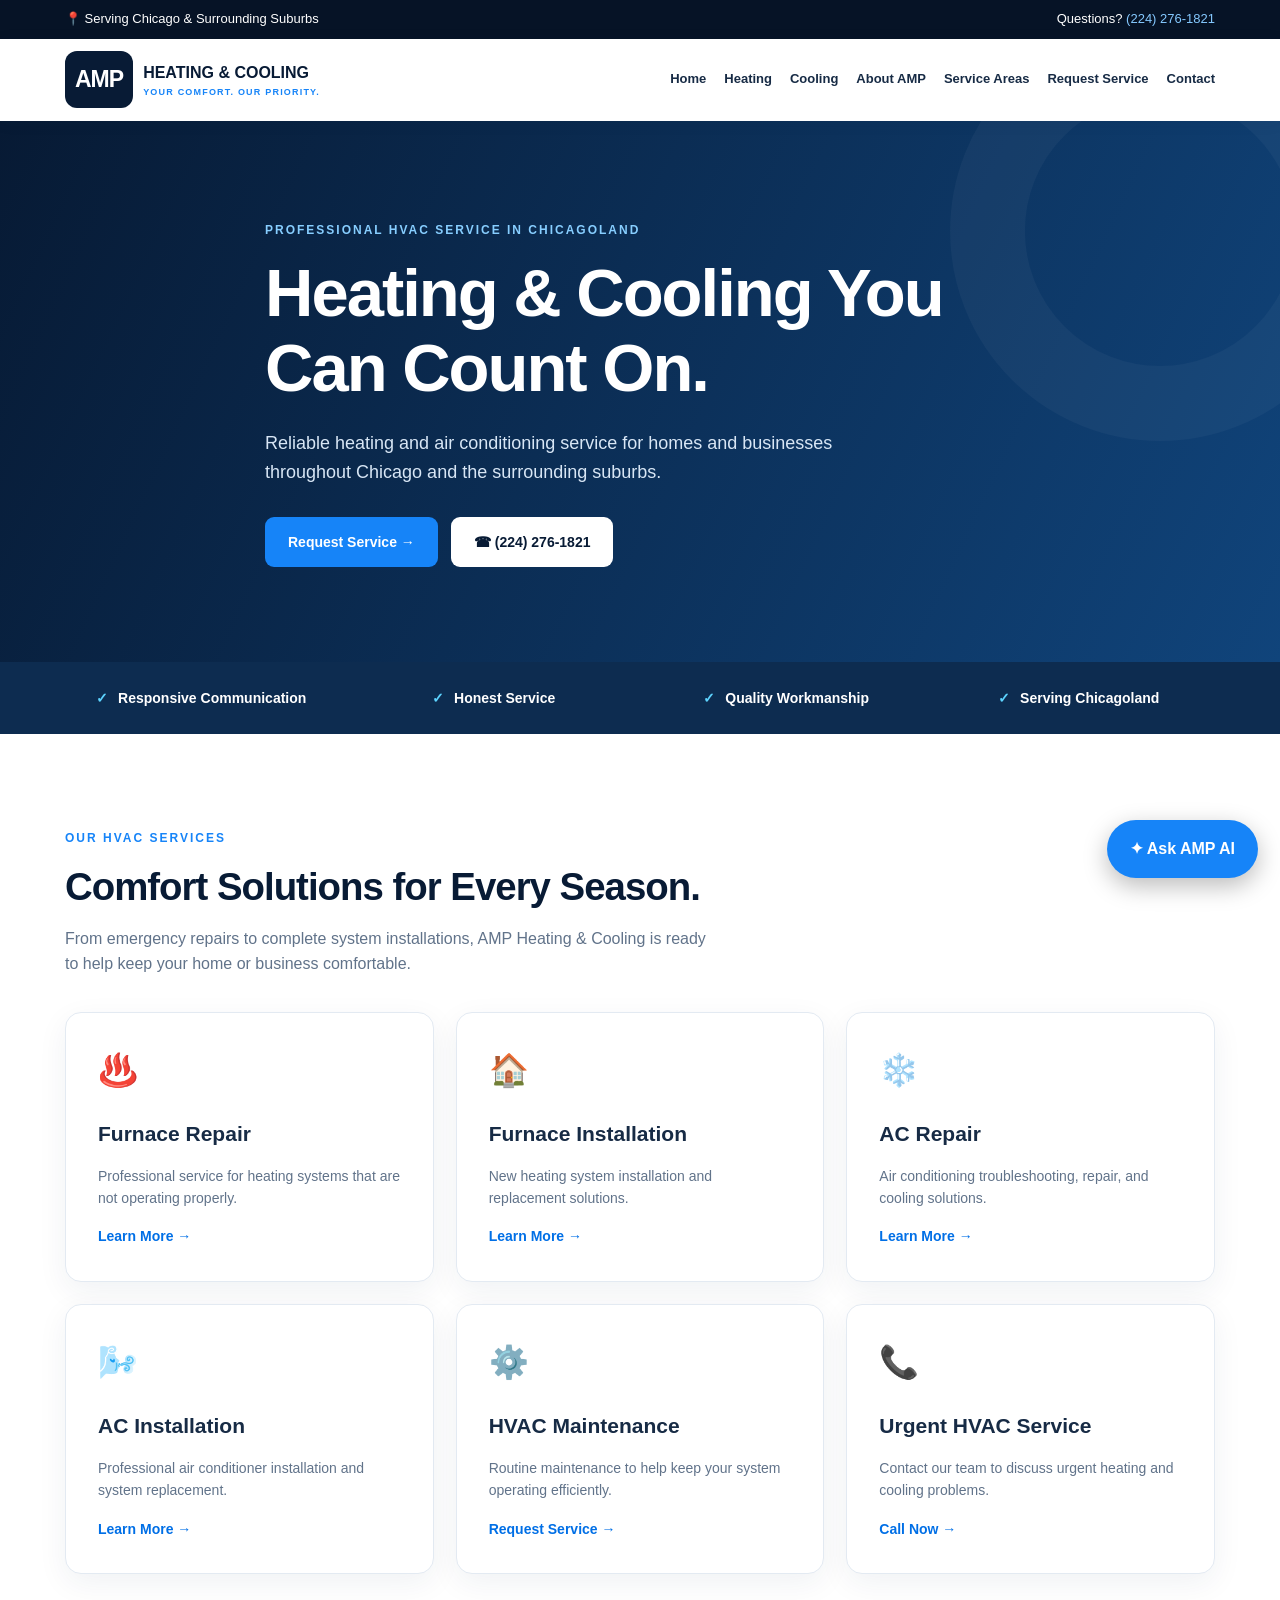
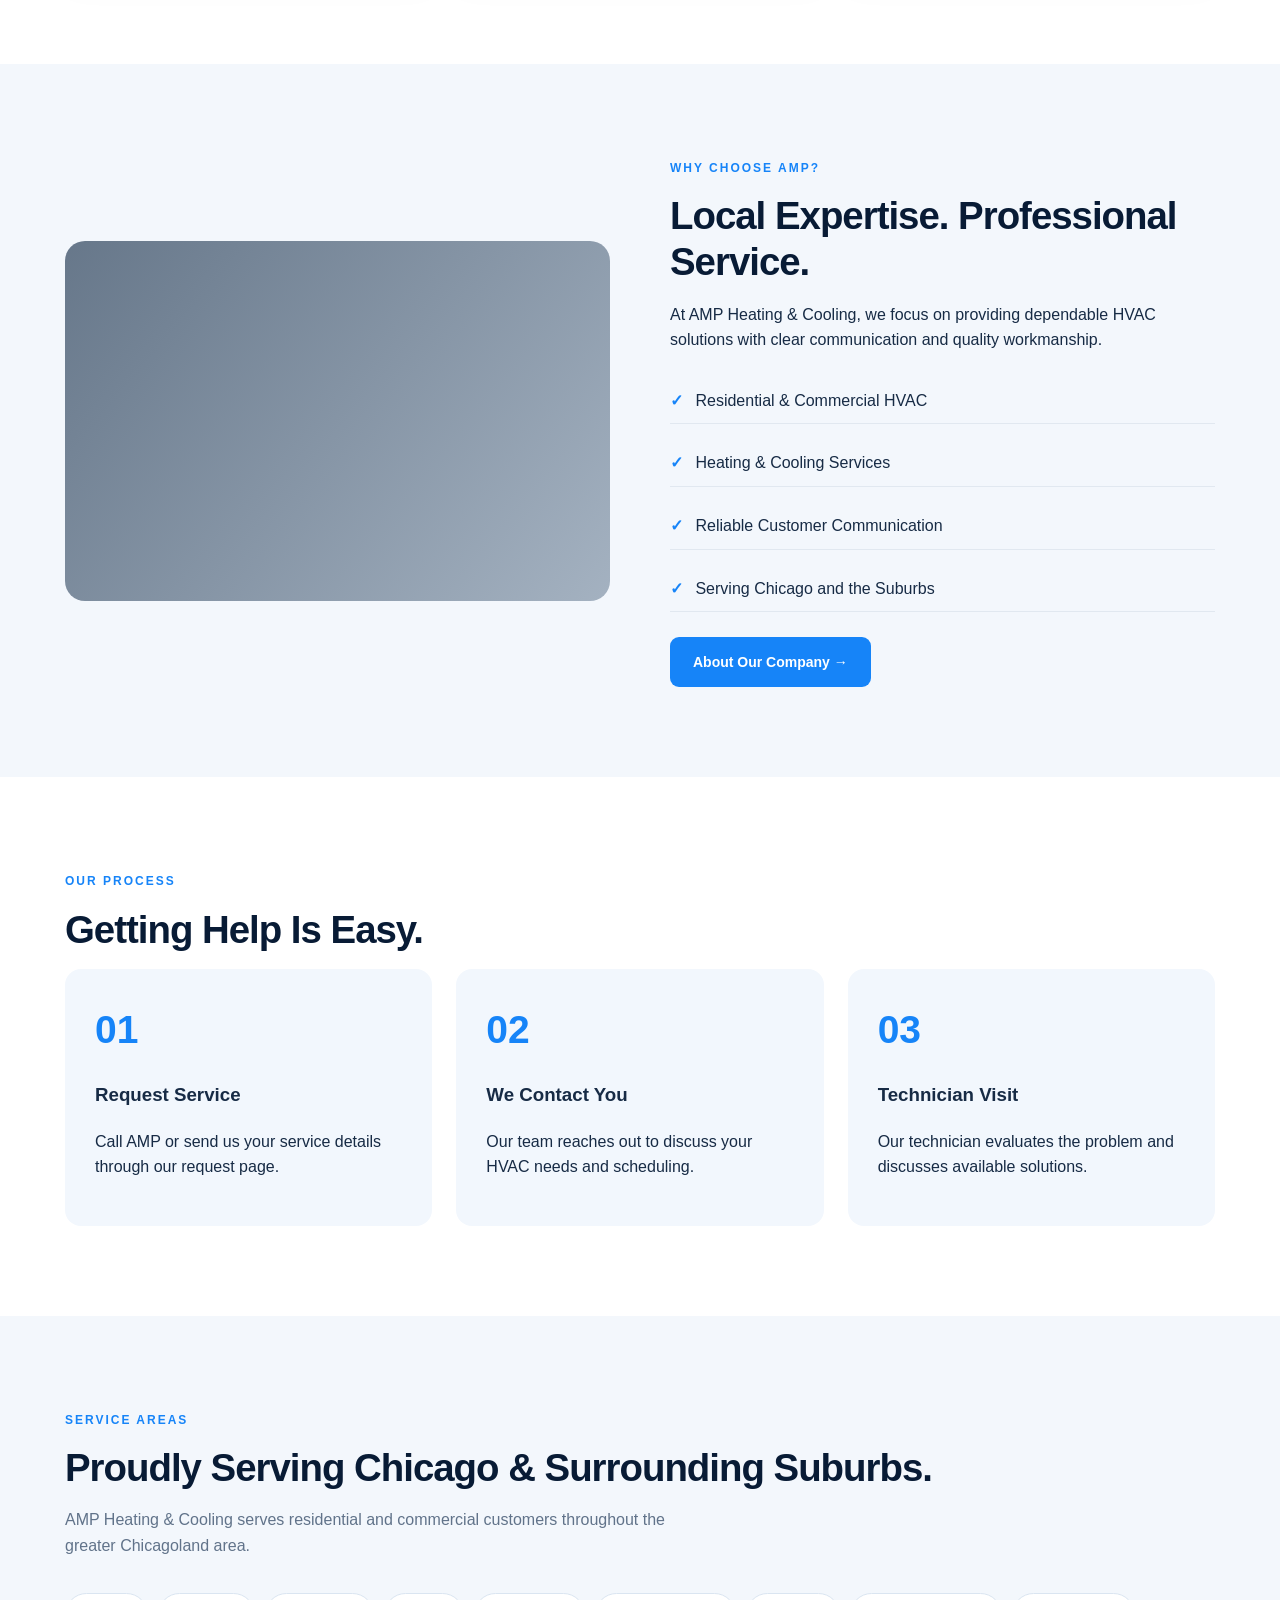
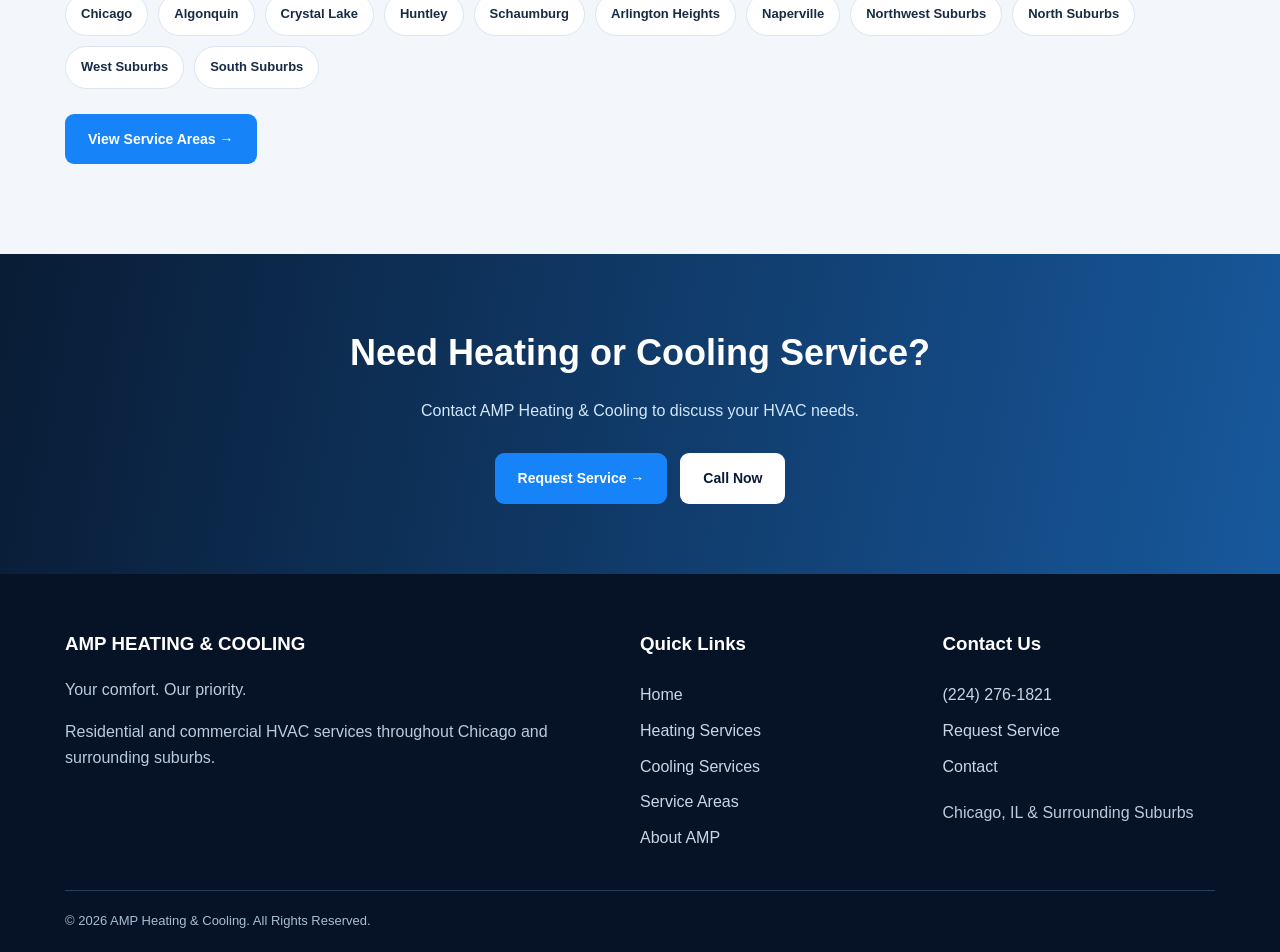
==== commit f10fa7a4: "Update index.html" ====
--- a/index.html
+++ b/index.html
@@ -2,1761 +2,407 @@
 <!DOCTYPE html>
 <html lang="en">
 <head>
-<meta charset="UTF-8">
-<meta name="viewport" content="width=device-width, initial-scale=1.0">
-
-<title>AMP Heating & Cooling | Chicago HVAC Services</title>
-<meta name="description" content="AMP Heating & Cooling provides residential and commercial heating, air conditioning, repairs, and maintenance throughout Chicago and surrounding suburbs.">
-
-<style>
-:root {
-  --navy: #091728;
-  --navy2: #10243c;
-  --blue: #1689f5;
-  --lightblue: #eaf5ff;
-  --white: #ffffff;
-  --text: #1d2c40;
-  --muted: #64748b;
-  --border: #e3eaf1;
-  --light: #f5f8fc;
-}
-
-* {
-  box-sizing: border-box;
-}
-
-html {
-  scroll-behavior: smooth;
-  scroll-padding-top: 95px;
-}
-
-body {
-  margin: 0;
-  font-family: Arial, Helvetica, sans-serif;
-  color: var(--text);
-  background: var(--white);
-  line-height: 1.6;
-}
-
-a {
-  text-decoration: none;
-  color: inherit;
-}
-
-button, input, select, textarea {
-  font: inherit;
-}
-
-button, a {
-  -webkit-tap-highlight-color: transparent;
-}
-
-.container {
-  width: min(1160px, 92%);
-  margin: auto;
-}
-
-.topbar {
-  background: #06111f;
-  color: #cbd8e7;
-  text-align: center;
-  padding: 9px;
-  font-size: 12px;
-  letter-spacing: .5px;
-}
-
-header {
-  position: sticky;
-  top: 0;
-  z-index: 100;
-  background: var(--white);
-  border-bottom: 1px solid var(--border);
-}
-
-.nav {
-  display: flex;
-  align-items: center;
-  justify-content: space-between;
-  min-height: 78px;
-  gap: 20px;
-}
-
-.logo {
-  display: flex;
-  align-items: center;
-  gap: 12px;
-  font-size: 25px;
-  font-weight: 900;
-  letter-spacing: -1px;
-}
-
-.logo-icon {
-  background: var(--blue);
-  color: white;
-  width: 45px;
-  height: 45px;
-  border-radius: 12px;
-  display: grid;
-  place-items: center;
-  font-size: 25px;
-}
-
-.logo small {
-  display: block;
-  font-size: 10px;
-  letter-spacing: 2px;
-  font-weight: 700;
-  color: var(--muted);
-  line-height: 1.3;
-}
-
-nav {
-  display: flex;
-  align-items: center;
-  gap: 25px;
-}
-
-nav a {
-  color: #35465b;
-  font-size: 14px;
-  font-weight: 700;
-  transition: .2s;
-}
-
-nav a:hover {
-  color: var(--blue);
-}
-
-.btn {
-  display: inline-flex;
-  align-items: center;
-  justify-content: center;
-  gap: 9px;
-  padding: 14px 23px;
-  border-radius: 9px;
-  font-weight: 700;
-  font-size: 14px;
-  border: 1px solid transparent;
-  cursor: pointer;
-  transition: .2s;
-  text-align: center;
-}
-
-.btn-primary {
-  background: var(--blue);
-  color: white;
-}
-
-.btn-primary:hover {
-  background: #0871d4;
-  transform: translateY(-2px);
-}
-
-.btn-outline {
-  border-color: #8096ae;
-  color: white;
-}
-
-.btn-outline:hover {
-  background: rgba(255,255,255,.1);
-}
-
-.btn-dark {
-  background: var(--navy);
-  color: white;
-}
-
-.menu-btn {
-  display: none;
-  background: none;
-  border: 0;
-  font-size: 28px;
-  cursor: pointer;
-}
-
-/* HERO */
-
-.hero {
-  background:
-    radial-gradient(circle at 83% 30%, #155386 0%, transparent 37%),
-    linear-gradient(125deg, #071321, #122a46);
-  color: white;
-  padding: 95px 0;
-  overflow: hidden;
-}
-
-.hero-grid {
-  display: grid;
-  grid-template-columns: 1.1fr .9fr;
-  align-items: center;
-  gap: 60px;
-}
-
-.eyebrow {
-  display: inline-block;
-  color: #91cdff;
-  text-transform: uppercase;
-  font-size: 12px;
-  font-weight: 800;
-  letter-spacing: 2px;
-  margin-bottom: 17px;
-}
-
-.hero h1 {
-  font-size: clamp(40px, 5vw, 67px);
-  line-height: 1.09;
-  letter-spacing: -2px;
-  margin: 0 0 24px;
-}
-
-.hero h1 span {
-  color: #54b7ff;
-}
-
-.hero p {
-  color: #c4d4e5;
-  font-size: 17px;
-  max-width: 520px;
-  margin-bottom: 30px;
-}
-
-.hero-buttons {
-  display: flex;
-  flex-wrap: wrap;
-  gap: 13px;
-}
-
-.hero-note {
-  font-size: 13px;
-  color: #aac4df;
-  margin-top: 32px;
-}
-
-/* THERMOSTAT VISUAL */
-
-.visual {
-  position: relative;
-  padding: 25px;
-}
-
-.thermostat-card {
-  background: rgba(255,255,255,.09);
-  backdrop-filter: blur(12px);
-  border: 1px solid rgba(255,255,255,.16);
-  border-radius: 25px;
-  padding: 35px;
-  box-shadow: 0 35px 70px rgba(0,0,0,.22);
-  text-align: center;
-}
-
-.visual-label {
-  text-transform: uppercase;
-  letter-spacing: 3px;
-  font-size: 11px;
-  color: #a6c8e7;
-}
-
-.thermostat {
-  width: 235px;
-  height: 235px;
-  border-radius: 50%;
-  margin: 30px auto;
-  background: linear-gradient(135deg, #173d62, #0b1d31);
-  border: 12px solid #53b6ff;
-  outline: 9px solid rgba(83,182,255,.13);
-  display: flex;
-  align-items: center;
-  justify-content: center;
-  flex-direction: column;
-  box-shadow: 0 0 55px rgba(22,137,245,.2);
-}
-
-.thermostat strong {
-  font-size: 73px;
-  font-weight: 500;
-  line-height: 1.1;
-}
-
-.thermostat small {
-  color: #b8d9f3;
-  font-size: 12px;
-}
-
-.system-tags {
-  display: flex;
-  flex-wrap: wrap;
-  justify-content: center;
-  gap: 10px;
-}
-
-.system-tags span {
-  padding: 8px 12px;
-  background: rgba(255,255,255,.1);
-  border: 1px solid rgba(255,255,255,.13);
-  border-radius: 30px;
-  font-size: 12px;
-}
-
-/* GENERAL SECTIONS */
-
-section {
-  padding: 90px 0;
-}
-
-.section-heading {
-  max-width: 690px;
-  margin-bottom: 40px;
-}
-
-.section-heading.center {
-  text-align: center;
-  margin-left: auto;
-  margin-right: auto;
-}
-
-.kicker {
-  color: var(--blue);
-  text-transform: uppercase;
-  letter-spacing: 2px;
-  font-weight: 800;
-  font-size: 12px;
-}
-
-h2 {
-  font-size: clamp(29px, 4vw, 43px);
-  line-height: 1.2;
-  letter-spacing: -1px;
-  margin: 10px 0 17px;
-}
-
-.section-heading p {
-  color: var(--muted);
-}
-
-.grid {
-  display: grid;
-  grid-template-columns: repeat(4, 1fr);
-  gap: 20px;
-}
-
-.service-card {
-  border: 1px solid var(--border);
-  padding: 28px;
-  border-radius: 15px;
-  background: white;
-  transition: .2s;
-}
-
-.service-card:hover {
-  border-color: #acd9ff;
-  box-shadow: 0 15px 40px rgba(7,35,65,.09);
-  transform: translateY(-4px);
-}
-
-.service-icon {
-  display: grid;
-  place-items: center;
-  width: 55px;
-  height: 55px;
-  border-radius: 12px;
-  background: var(--lightblue);
-  font-size: 26px;
-  margin-bottom: 20px;
-}
-
-.service-card h3 {
-  font-size: 19px;
-  line-height: 1.3;
-  margin: 0 0 12px;
-}
-
-.service-card p {
-  font-size: 14px;
-  color: var(--muted);
-  min-height: 90px;
-}
-
-.service-card a {
-  color: var(--blue);
-  font-size: 14px;
-  font-weight: 800;
-}
-
-.light-section {
-  background: var(--light);
-}
-
-.split {
-  display: grid;
-  grid-template-columns: 1fr 1fr;
-  gap: 75px;
-  align-items: center;
-}
-
-.feature-list {
-  display: grid;
-  gap: 20px;
-  margin-top: 27px;
-}
-
-.feature {
-  display: flex;
-  gap: 16px;
-}
-
-.check {
-  background: #e1f2ff;
-  color: var(--blue);
-  width: 34px;
-  min-width: 34px;
-  height: 34px;
-  border-radius: 50%;
-  display: grid;
-  place-items: center;
-  font-weight: 900;
-}
-
-.feature h3 {
-  margin: 0 0 5px;
-  font-size: 17px;
-}
-
-.feature p {
-  margin: 0;
-  font-size: 14px;
-  color: var(--muted);
-}
-
-.feature-panel {
-  background: var(--navy);
-  color: white;
-  padding: 45px;
-  border-radius: 20px;
-  min-height: 370px;
-  display: flex;
-  flex-direction: column;
-  justify-content: center;
-  background-image:
-    radial-gradient(circle at top right, #206a9d, transparent 60%);
-}
-
-.feature-panel .large {
-  font-size: 62px;
-  margin-bottom: 17px;
-}
-
-.feature-panel h3 {
-  font-size: 31px;
-  line-height: 1.25;
-  margin: 0 0 15px;
-}
-
-.feature-panel p {
-  color: #c5d8ed;
-}
-
-/* SERVICE AREAS */
-
-.area-list {
-  display: grid;
-  grid-template-columns: repeat(4, 1fr);
-  gap: 13px;
-  margin-top: 30px;
-}
-
-.area {
-  background: white;
-  border: 1px solid var(--border);
-  border-radius: 10px;
-  padding: 17px;
-  font-size: 14px;
-  font-weight: 700;
-}
-
-.area::before {
-  content: "✓";
-  color: var(--blue);
-  margin-right: 10px;
-}
-
-.area-notice {
-  background: #e7f3ff;
-  color: #235783;
-  padding: 19px;
-  border-radius: 10px;
-  margin-top: 23px;
-  font-size: 14px;
-}
-
-/* HOW IT WORKS */
-
-.steps {
-  display: grid;
-  grid-template-columns: repeat(3, 1fr);
-  gap: 25px;
-}
-
-.step {
-  padding: 26px;
-  border: 1px solid var(--border);
-  border-radius: 14px;
-}
-
-.step-number {
-  font-size: 42px;
-  color: var(--blue);
-  font-weight: 900;
-}
-
-.step h3 {
-  margin: 12px 0;
-}
-
-.step p {
-  color: var(--muted);
-  font-size: 14px;
-}
-
-/* REQUEST FORM */
-
-.request-section {
-  background: var(--navy);
-  color: white;
-}
-
-.request-layout {
-  display: grid;
-  grid-template-columns: .85fr 1.15fr;
-  gap: 60px;
-  align-items: start;
-}
-
-.request-info p {
-  color: #c2d1e3;
-}
-
-.request-info h2 {
-  margin-bottom: 20px;
-}
-
-.contact-detail {
-  padding: 15px 0;
-  border-bottom: 1px solid #314761;
-  color: #d5e2f1;
-}
-
-.request-form {
-  background: white;
-  padding: 35px;
-  border-radius: 18px;
-  color: var(--text);
-}
-
-.request-form h3 {
-  font-size: 23px;
-  margin: 0 0 22px;
-}
-
-.form-grid {
-  display: grid;
-  grid-template-columns: 1fr 1fr;
-  gap: 16px;
-}
-
-.field {
-  display: flex;
-  flex-direction: column;
-  gap: 7px;
-  margin-bottom: 17px;
-}
-
-.field label {
-  font-size: 13px;
-  font-weight: 800;
-}
-
-.field input,
-.field select,
-.field textarea {
-  width: 100%;
-  padding: 13px;
-  border: 1px solid #d7e0e9;
-  border-radius: 8px;
-  outline: none;
-  background: white;
-  color: var(--text);
-  font-size: 14px;
-}
-
-.field input:focus,
-.field select:focus,
-.field textarea:focus {
-  border-color: var(--blue);
-  box-shadow: 0 0 0 3px #e0f0ff;
-}
-
-.field textarea {
-  resize: vertical;
-  min-height: 110px;
-}
-
-.submit-btn {
-  width: 100%;
-  margin-top: 6px;
-}
-
-.form-note {
-  color: var(--muted);
-  font-size: 12px;
-  margin: 14px 0 0;
-}
-
-#formMessage {
-  margin-top: 12px;
-  font-size: 13px;
-  color: #b42318;
-}
-
-.hidden-field {
-  display: none;
-}
-
-/* FINAL CTA */
-
-.final-cta {
-  text-align: center;
-}
-
-.final-cta p {
-  color: var(--muted);
-  margin-bottom: 25px;
-}
-
-footer {
-  background: #06111e;
-  color: #c8d5e5;
-  padding: 55px 0 23px;
-}
-
-.footer-grid {
-  display: grid;
-  grid-template-columns: 2fr 1fr 1fr;
-  gap: 40px;
-}
-
-footer h3 {
-  color: white;
-}
-
-footer p, footer a {
-  font-size: 14px;
-  color: #aebed0;
-}
-
-.footer-links {
-  display: flex;
-  flex-direction: column;
-  gap: 9px;
-}
-
-.footer-bottom {
-  border-top: 1px solid #28384b;
-  margin-top: 38px;
-  padding-top: 22px;
-  font-size: 12px;
-  color: #849ab1;
-}
-
-/* CHAT ASSISTANT */
-
-.chat-button {
-  position: fixed;
-  right: 25px;
-  bottom: 25px;
-  z-index: 200;
-  background: var(--blue);
-  color: white;
-  border: 0;
-  padding: 15px 22px;
-  border-radius: 40px;
-  font-weight: 800;
-  box-shadow: 0 8px 30px rgba(0,0,0,.25);
-  cursor: pointer;
-}
-
-.chat-box {
-  position: fixed;
-  right: 25px;
-  bottom: 90px;
-  width: min(370px, calc(100vw - 30px));
-  height: 470px;
-  max-height: calc(100vh - 120px);
-  z-index: 200;
-  background: white;
-  border-radius: 18px;
-  box-shadow: 0 20px 70px rgba(0,0,0,.25);
-  overflow: hidden;
-  display: flex;
-  flex-direction: column;
-}
-
-.chat-header {
-  background: var(--navy);
-  color: white;
-  padding: 17px;
-  display: flex;
-  justify-content: space-between;
-  align-items: center;
-}
-
-.chat-header strong {
-  display: block;
-}
-
-.chat-header small {
-  color: #a7c4df;
-}
-
-.chat-header button {
-  background: none;
-  color: white;
-  border: none;
-  font-size: 25px;
-  cursor: pointer;
-}
-
-.chat-messages {
-  padding: 18px;
-  flex: 1;
-  overflow-y: auto;
-  background: #f6f9fc;
-}
-
-.message {
-  padding: 11px 14px;
-  border-radius: 12px;
-  margin-bottom: 12px;
-  max-width: 90%;
-  font-size: 13px;
-  white-space: pre-wrap;
-}
-
-.bot-message {
-  background: white;
-  border: 1px solid var(--border);
-}
-
-.user-message {
-  background: var(--blue);
-  color: white;
-  margin-left: auto;
-}
-
-.chat-input {
-  display: flex;
-  padding: 12px;
-  gap: 8px;
-  border-top: 1px solid var(--border);
-}
-
-.chat-input input {
-  flex: 1;
-  min-width: 0;
-  border: 1px solid var(--border);
-  padding: 10px;
-  border-radius: 8px;
-}
-
-.chat-input button {
-  border: none;
-  border-radius: 8px;
-  background: var(--blue);
-  color: white;
-  padding: 10px 14px;
-  cursor: pointer;
-}
-
-[hidden] {
-  display: none !important;
-}
-
-/* MOBILE */
-
-@media(max-width: 950px) {
-  .grid, .area-list {
-    grid-template-columns: repeat(2, 1fr);
-  }
-
-  .hero-grid, .split, .request-layout {
-    grid-template-columns: 1fr;
-  }
-
-  .hero {
-    padding: 65px 0;
-  }
-
-  .visual {
-    max-width: 550px;
-    width: 100%;
-    margin: auto;
-  }
-
-  .menu-btn {
-    display: block;
-  }
-
-  nav {
-    display: none;
-    position: absolute;
-    top: 78px;
-    left: 0;
-    right: 0;
-    background: white;
-    padding: 25px;
-    flex-direction: column;
-    align-items: stretch;
-    border-bottom: 1px solid var(--border);
-    box-shadow: 0 15px 30px rgba(0,0,0,.1);
-  }
-
-  nav.open {
-    display: flex;
-  }
-}
-
-@media(max-width: 600px) {
-  section {
-    padding: 65px 0;
-  }
-
-  .grid, .area-list, .steps,
-  .form-grid, .footer-grid {
-    grid-template-columns: 1fr;
-  }
-
-  .hero h1 {
-    font-size: 42px;
-  }
-
-  .visual {
-    padding: 0;
-  }
-
-  .thermostat-card {
-    padding: 25px 10px;
-  }
-
-  .thermostat {
-    width: 190px;
-    height: 190px;
-  }
-
-  .thermostat strong {
-    font-size: 58px;
-  }
-
-  .service-card p {
-    min-height: auto;
-  }
-
-  .request-form {
-    padding: 24px 18px;
-  }
-
-  .chat-button {
-    bottom: 16px;
-    right: 16px;
-  }
-
-  .chat-box {
-    right: 15px;
-    bottom: 77px;
-  }
-}
-</style>
+  <meta charset="UTF-8">
+  <meta name="viewport" content="width=device-width, initial-scale=1">
+  <meta name="description" content="AMP Heating & Cooling provides professional HVAC repair, installation and maintenance throughout Chicago and the surrounding suburbs.">
+  <title>AMP Heating & Cooling | Chicago HVAC Services</title>
+
+  <style>
+    :root {
+      --navy: #081b35;
+      --blue: #1684f8;
+      --light: #f3f7fc;
+      --text: #172b45;
+      --muted: #61738a;
+    }
+    * { box-sizing: border-box; }
+    html { scroll-behavior: smooth; }
+    body { margin: 0; font-family: Arial, sans-serif; color: var(--text); line-height: 1.6; }
+    a { text-decoration: none; color: inherit; }
+    button, input, textarea, select { font: inherit; }
+    button { cursor: pointer; }
+    .container { width: min(1150px, 92%); margin: auto; }
+    .topbar { background: #061326; color: white; padding: 9px 0; font-size: 13px; }
+    .topbar .container { display: flex; justify-content: space-between; gap: 12px; flex-wrap: wrap; }
+    .topbar a { color: #85c9ff; }
+    header { background: white; position: sticky; top: 0; z-index: 20; box-shadow: 0 2px 14px #09274a13; }
+    .navbar { min-height: 82px; display: flex; align-items: center; justify-content: space-between; gap: 18px; }
+    .logo { display: flex; align-items: center; gap: 10px; font-size: 16px; font-weight: 900; color: var(--navy); }
+    .logo-icon { padding: 10px; border-radius: 12px; background: var(--navy); color: white; font-size: 23px; letter-spacing: -1px; }
+    .logo small { display: block; font-size: 9px; letter-spacing: 1.2px; color: var(--blue); }
+    nav { display: flex; align-items: center; gap: 18px; }
+    nav a { font-size: 13px; font-weight: 700; }
+    nav a:hover { color: var(--blue); }
+    .menu-btn { display: none; background: none; border: 0; font-size: 27px; }
+    .btn { display: inline-flex; align-items: center; justify-content: center; gap: 8px; border-radius: 9px; padding: 14px 23px; background: var(--blue); color: white; font-size: 14px; font-weight: bold; border: none; transition: .2s; }
+    .btn:hover { background: #0065d5; transform: translateY(-2px); }
+    .btn-white { background: white; color: var(--navy); }
+    .btn-white:hover { background: #e6efff; }
+    .hero { position: relative; overflow: hidden; background: linear-gradient(115deg,#071a34 0%,#10447b 100%); color: white; padding: 95px 0; }
+    .hero-content { max-width: 750px; position: relative; z-index: 1; }
+    .eyebrow { display: inline-block; font-size: 12px; font-weight: 800; color: #1684f8; text-transform: uppercase; letter-spacing: 2px; margin-bottom: 15px; }
+    .hero .eyebrow { color: #87ceff; }
+    h1 { font-size: clamp(38px, 5.5vw, 67px); line-height: 1.12; letter-spacing: -2px; margin: 0 0 24px; }
+    .hero p { font-size: 18px; color: #d8e6f5; max-width: 650px; }
+    .hero-buttons { display: flex; gap: 13px; flex-wrap: wrap; margin-top: 30px; }
+    .hero-circle { width: 420px; height: 420px; border-radius: 50%; border: 75px solid #ffffff09; position: absolute; top: -100px; right: -90px; }
+    .trust { background: #0d2c50; color: white; padding: 25px 0; }
+    .trust-grid { display: grid; grid-template-columns: repeat(4,1fr); gap: 20px; text-align: center; font-size: 14px; font-weight: bold; }
+    .trust span { color: #5dd4ff; margin-right: 6px; }
+    section.content { padding: 90px 0; }
+    .light { background: var(--light); }
+    .section-title { font-size: clamp(28px, 3vw, 43px); line-height: 1.2; letter-spacing: -1px; margin: 0 0 16px; color: var(--navy); }
+    .section-intro { max-width: 650px; color: var(--muted); margin-bottom: 35px; }
+    .cards { display: grid; grid-template-columns: repeat(3,1fr); gap: 22px; }
+    .card { background: white; padding: 32px; border: 1px solid #e3eaf2; border-radius: 16px; box-shadow: 0 9px 30px #102f5110; transition: .2s; }
+    .card:hover { transform: translateY(-5px); box-shadow: 0 15px 35px #102f5122; }
+    .card .symbol { font-size: 32px; }
+    .card h3 { font-size: 21px; margin-bottom: 10px; }
+    .card p { color: var(--muted); font-size: 14px; }
+    .card a { color: #006fe6; font-weight: bold; font-size: 14px; }
+    .split { display: grid; grid-template-columns: 1fr 1fr; gap: 60px; align-items: center; }
+    .checklist { margin: 25px 0; }
+    .checklist p { padding: 10px 0; border-bottom: 1px solid #e1e8f0; }
+    .checklist b { color: #1684f8; margin-right: 8px; }
+    .photo { min-height: 360px; background: linear-gradient(130deg,#09223e99,#06274a55),url("https://images.unsplash.com/photo-1581092160562-40aa08e78837?auto=format&fit=crop&w=1200&q=85") center/cover; border-radius: 20px; }
+    .steps { display: grid; grid-template-columns: repeat(3,1fr); gap: 24px; }
+    .step { padding: 30px; border-radius: 16px; background: #f2f7fd; }
+    .number { font-size: 39px; font-weight: 900; color: #1684f8; }
+    .areas { display: flex; flex-wrap: wrap; gap: 10px; margin: 25px 0; }
+    .area { background: white; padding: 10px 15px; border: 1px solid #dae5f1; border-radius: 30px; font-size: 13px; font-weight: bold; }
+    .cta { background: linear-gradient(100deg,#091c35,#17589c); color: white; text-align: center; padding: 70px 0; }
+    .cta h2 { font-size: 36px; margin: 0 0 10px; }
+    .cta p { color: #d3e7fb; margin-bottom: 30px; }
+    .footer { background: #061326; color: white; padding: 55px 0 20px; }
+    .footer-grid { display: grid; grid-template-columns: 2fr 1fr 1fr; gap: 30px; }
+    .footer h3 { margin-top: 0; }
+    .footer a { display: block; padding: 5px 0; color: #c9d6e6; }
+    .footer p { color: #bacbdf; }
+    .copyright { border-top: 1px solid #29405a; margin-top: 35px; padding-top: 20px; font-size: 13px; color: #a8bdd5; }
+    .chat-launch { position: fixed; right: 22px; bottom: 22px; z-index: 90; background: var(--blue); color: white; border: 0; border-radius: 40px; padding: 16px 23px; box-shadow: 0 8px 25px #0004; font-weight: bold; }
+    .chat-panel { display: none; position: fixed; bottom: 86px; right: 20px; z-index: 100; width: min(370px,calc(100vw - 40px)); height: 490px; max-height: calc(100vh - 110px); background: white; border-radius: 17px; box-shadow: 0 15px 65px #0004; overflow: hidden; flex-direction: column; }
+    .chat-panel.open { display: flex; }
+    .chat-header { background: var(--navy); padding: 18px; color: white; display: flex; justify-content: space-between; align-items: center; }
+    .chat-header button { background: transparent; color: white; border: none; font-size: 26px; }
+    .chat-messages { flex: 1; overflow-y: auto; padding: 15px; background: #f5f8fd; }
+    .message { max-width: 90%; margin-bottom: 12px; padding: 12px; border-radius: 12px; font-size: 13px; overflow-wrap: anywhere; }
+    .assistant { background: white; color: var(--text); }
+    .user { background: var(--blue); color: white; margin-left: auto; }
+    .chat-form { display: flex; padding: 12px; border-top: 1px solid #e4ebf3; gap: 7px; }
+    .chat-form input { flex: 1; min-width: 0; border: 1px solid #dce4ef; border-radius: 8px; padding: 10px; }
+    .chat-form button { background: var(--blue); color: white; border: 0; border-radius: 8px; padding: 0 15px; }
+    .chat-note { padding: 8px 12px; font-size: 10px; color: var(--muted); text-align: center; }
+
+    @media(max-width:850px) {
+      .menu-btn { display: block; }
+      nav { display: none; position: absolute; top: 82px; left: 0; right: 0; background: white; flex-direction: column; padding: 22px; box-shadow: 0 10px 20px #0002; align-items: stretch; }
+      nav.open { display: flex; }
+      .cards, .steps { grid-template-columns: repeat(2,1fr); }
+      .split { grid-template-columns: 1fr; gap: 30px; }
+      .footer-grid { grid-template-columns: 1fr 1fr; }
+    }
+    @media(max-width:580px) {
+      .hero { padding: 75px 0; }
+      .cards, .steps, .trust-grid, .footer-grid { grid-template-columns: 1fr; }
+      .trust-grid { text-align: left; }
+      .navbar { min-height: 75px; }
+      nav { top: 75px; }
+      section.content { padding: 65px 0; }
+      .topbar { font-size: 11px; }
+    }
+  </style>
 </head>
 
 <body>
-
-<!-- TOP BAR -->
-
-<div class="topbar">
-  RESIDENTIAL & COMMERCIAL HVAC • CHICAGO & SURROUNDING SUBURBS
-</div>
-
-<!-- NAVIGATION -->
-
-<header>
-  <div class="container nav">
-    <a class="logo" href="#home">
-      <span class="logo-icon">⚡</span>
-      <span>
-        AMP
-        <small>HEATING & COOLING</small>
-      </span>
-    </a>
-
-    <button class="menu-btn" id="menuBtn"
-      aria-label="Open navigation"
-      aria-expanded="false">☰</button>
-
-    <nav id="mainNav">
-      <a href="#home">Home</a>
-      <a href="#services">Services</a>
-      <a href="#about">About AMP</a>
-      <a href="#areas">Service Areas</a>
-      <a href="#contact">Contact</a>
-      <a class="btn btn-primary" href="#request">Request Service →</a>
-    </nav>
-  </div>
-</header>
-
-<main>
-
-<!-- HOME -->
-
-<section class="hero" id="home">
-  <div class="container hero-grid">
-    <div>
-      <div class="eyebrow">
-        AMP HEATING & COOLING
-      </div>
-
-      <h1>
-        POWERING
-        YOUR <span>COMFORT.</span>
-      </h1>
-
-      <p>
-        Professional heating and cooling solutions
-        for homes and businesses across Chicago
-        and the surrounding suburbs.
-      </p>
-
-      <p>
-        From air conditioning repairs to furnace
-        replacements and commercial HVAC service,
-        AMP is here to help.
-      </p>
-
-      <div class="hero-buttons">
-        <a class="btn btn-primary" href="#request">
-          Request Service →
-        </a>
-
-        <a class="btn btn-outline" href="#services">
-          Explore Services
-        </a>
-      </div>
-
-      <div class="hero-note">
-        Heating • Air Conditioning • Maintenance • Commercial HVAC
-      </div>
-    </div>
-
-    <div class="visual">
-      <div class="thermostat-card">
-        <div class="visual-label">
-          YOUR COMFORT MATTERS
-        </div>
-
-        <div class="thermostat">
-          <strong>72°</strong>
-          <small>COMFORT AT HOME</small>
-        </div>
-
-        <div class="system-tags">
-          <span>❄ Cooling</span>
-          <span>♨ Heating</span>
-          <span>⚙ Commercial</span>
-        </div>
-      </div>
+  <div class="topbar">
+    <div class="container">
+      <span>📍 Serving Chicago & Surrounding Suburbs</span>
+      <span>Questions? <a href="tel:2242761821">(224) 276-1821</a></span>
     </div>
   </div>
-</section>
-
-<!-- SERVICES -->
-
-<section id="services">
-  <div class="container">
-
-    <div class="section-heading center">
-      <span class="kicker">OUR SERVICES</span>
-      <h2>Complete Heating & Cooling Solutions</h2>
-      <p>
-        HVAC solutions for residential and
-        commercial properties.
-      </p>
+
+  <header>
+    <div class="container navbar">
+      <a href="index.html" class="logo">
+        <span class="logo-icon">AMP</span>
+        <span>HEATING & COOLING<small>YOUR COMFORT. OUR PRIORITY.</small></span>
+      </a>
+      <button class="menu-btn" id="menuButton" aria-label="Toggle navigation" aria-expanded="false">☰</button>
+      <nav id="nav">
+        <a href="index.html">Home</a>
+        <a href="heating.html">Heating</a>
+        <a href="cooling.html">Cooling</a>
+        <a href="about.html">About AMP</a>
+        <a href="areas.html">Service Areas</a>
+        <a href="request.html">Request Service</a>
+        <a href="contact.html">Contact</a>
+      </nav>
     </div>
-
-    <div class="grid">
-
-      <article class="service-card">
-        <div class="service-icon">❄️</div>
-        <h3>Air Conditioning</h3>
-        <p>
-          AC troubleshooting, repairs, installation,
-          replacement, and cooling system service.
-        </p>
-        <a href="#request">Request Cooling Service →</a>
-      </article>
-
-      <article class="service-card">
-        <div class="service-icon">♨️</div>
-        <h3>Heating & Furnaces</h3>
-        <p>
-          Furnace repairs, heating inspections,
-          maintenance, and new system replacements.
-        </p>
-        <a href="#request">Request Heating Service →</a>
-      </article>
-
-      <article class="service-card">
-        <div class="service-icon">🏢</div>
-        <h3>Commercial HVAC</h3>
-        <p>
-          Rooftop units, commercial heating,
-          cooling systems, maintenance, and repairs.
-        </p>
-        <a href="#request">Commercial Services →</a>
-      </article>
-
-      <article class="service-card">
-        <div class="service-icon">🛠️</div>
-        <h3>HVAC Maintenance</h3>
-        <p>
-          Seasonal inspections, preventative
-          maintenance, and equipment tune-ups.
-        </p>
-        <a href="#request">Schedule Maintenance →</a>
-      </article>
-
+  </header>
+
+  <main>
+    <section class="hero">
+      <div class="hero-circle"></div>
+      <div class="container hero-content">
+        <span class="eyebrow">Professional HVAC Service in Chicagoland</span>
+        <h1>Heating & Cooling You Can Count On.</h1>
+        <p>Reliable heating and air conditioning service for homes and businesses throughout Chicago and the surrounding suburbs.</p>
+        <div class="hero-buttons">
+          <a class="btn" href="request.html">Request Service →</a>
+          <a class="btn btn-white" href="tel:2242761821">☎ (224) 276-1821</a>
+        </div>
+      </div>
+    </section>
+
+    <section class="trust">
+      <div class="container trust-grid">
+        <div><span>✓</span> Responsive Communication</div>
+        <div><span>✓</span> Honest Service</div>
+        <div><span>✓</span> Quality Workmanship</div>
+        <div><span>✓</span> Serving Chicagoland</div>
+      </div>
+    </section>
+
+    <section class="content">
+      <div class="container">
+        <span class="eyebrow">Our HVAC Services</span>
+        <h2 class="section-title">Comfort Solutions for Every Season.</h2>
+        <p class="section-intro">From emergency repairs to complete system installations, AMP Heating & Cooling is ready to help keep your home or business comfortable.</p>
+
+        <div class="cards">
+          <article class="card">
+            <div class="symbol">♨️</div>
+            <h3>Furnace Repair</h3>
+            <p>Professional service for heating systems that are not operating properly.</p>
+            <a href="heating.html">Learn More →</a>
+          </article>
+          <article class="card">
+            <div class="symbol">🏠</div>
+            <h3>Furnace Installation</h3>
+            <p>New heating system installation and replacement solutions.</p>
+            <a href="heating.html">Learn More →</a>
+          </article>
+          <article class="card">
+            <div class="symbol">❄️</div>
+            <h3>AC Repair</h3>
+            <p>Air conditioning troubleshooting, repair, and cooling solutions.</p>
+            <a href="cooling.html">Learn More →</a>
+          </article>
+          <article class="card">
+            <div class="symbol">🌬️</div>
+            <h3>AC Installation</h3>
+            <p>Professional air conditioner installation and system replacement.</p>
+            <a href="cooling.html">Learn More →</a>
+          </article>
+          <article class="card">
+            <div class="symbol">⚙️</div>
+            <h3>HVAC Maintenance</h3>
+            <p>Routine maintenance to help keep your system operating efficiently.</p>
+            <a href="request.html">Request Service →</a>
+          </article>
+          <article class="card">
+            <div class="symbol">📞</div>
+            <h3>Urgent HVAC Service</h3>
+            <p>Contact our team to discuss urgent heating and cooling problems.</p>
+            <a href="tel:2242761821">Call Now →</a>
+          </article>
+        </div>
+      </div>
+    </section>
+
+    <section class="content light">
+      <div class="container split">
+        <div class="photo" role="img" aria-label="HVAC equipment maintenance"></div>
+        <div>
+          <span class="eyebrow">Why Choose AMP?</span>
+          <h2 class="section-title">Local Expertise. Professional Service.</h2>
+          <p>At AMP Heating & Cooling, we focus on providing dependable HVAC solutions with clear communication and quality workmanship.</p>
+          <div class="checklist">
+            <p><b>✓</b> Residential & Commercial HVAC</p>
+            <p><b>✓</b> Heating & Cooling Services</p>
+            <p><b>✓</b> Reliable Customer Communication</p>
+            <p><b>✓</b> Serving Chicago and the Suburbs</p>
+          </div>
+          <a class="btn" href="about.html">About Our Company →</a>
+        </div>
+      </div>
+    </section>
+
+    <section class="content">
+      <div class="container">
+        <span class="eyebrow">Our Process</span>
+        <h2 class="section-title">Getting Help Is Easy.</h2>
+        <div class="steps">
+          <div class="step">
+            <div class="number">01</div>
+            <h3>Request Service</h3>
+            <p>Call AMP or send us your service details through our request page.</p>
+          </div>
+          <div class="step">
+            <div class="number">02</div>
+            <h3>We Contact You</h3>
+            <p>Our team reaches out to discuss your HVAC needs and scheduling.</p>
+          </div>
+          <div class="step">
+            <div class="number">03</div>
+            <h3>Technician Visit</h3>
+            <p>Our technician evaluates the problem and discusses available solutions.</p>
+          </div>
+        </div>
+      </div>
+    </section>
+
+    <section class="content light">
+      <div class="container">
+        <span class="eyebrow">Service Areas</span>
+        <h2 class="section-title">Proudly Serving Chicago & Surrounding Suburbs.</h2>
+        <p class="section-intro">AMP Heating & Cooling serves residential and commercial customers throughout the greater Chicagoland area.</p>
+        <div class="areas">
+          <span class="area">Chicago</span>
+          <span class="area">Algonquin</span>
+          <span class="area">Crystal Lake</span>
+          <span class="area">Huntley</span>
+          <span class="area">Schaumburg</span>
+          <span class="area">Arlington Heights</span>
+          <span class="area">Naperville</span>
+          <span class="area">Northwest Suburbs</span>
+          <span class="area">North Suburbs</span>
+          <span class="area">West Suburbs</span>
+          <span class="area">South Suburbs</span>
+        </div>
+        <a href="areas.html" class="btn">View Service Areas →</a>
+      </div>
+    </section>
+
+    <section class="cta">
+      <div class="container">
+        <h2>Need Heating or Cooling Service?</h2>
+        <p>Contact AMP Heating & Cooling to discuss your HVAC needs.</p>
+        <div class="hero-buttons" style="justify-content:center">
+          <a href="request.html" class="btn">Request Service →</a>
+          <a href="tel:2242761821" class="btn btn-white">Call Now</a>
+        </div>
+      </div>
+    </section>
+  </main>
+
+  <footer class="footer">
+    <div class="container">
+      <div class="footer-grid">
+        <div>
+          <h3>AMP HEATING & COOLING</h3>
+          <p>Your comfort. Our priority.</p>
+          <p>Residential and commercial HVAC services throughout Chicago and surrounding suburbs.</p>
+        </div>
+        <div>
+          <h3>Quick Links</h3>
+          <a href="index.html">Home</a>
+          <a href="heating.html">Heating Services</a>
+          <a href="cooling.html">Cooling Services</a>
+          <a href="areas.html">Service Areas</a>
+          <a href="about.html">About AMP</a>
+        </div>
+        <div>
+          <h3>Contact Us</h3>
+          <a href="tel:2242761821">(224) 276-1821</a>
+          <a href="request.html">Request Service</a>
+          <a href="contact.html">Contact</a>
+          <p>Chicago, IL & Surrounding Suburbs</p>
+        </div>
+      </div>
+      <div class="copyright">© 2026 AMP Heating & Cooling. All Rights Reserved.</div>
     </div>
-  </div>
-</section>
-
-<!-- ABOUT AMP -->
-
-<section class="light-section" id="about">
-  <div class="container split">
-
-    <div>
-      <span class="kicker">WHY CHOOSE AMP</span>
-      <h2>Comfort Starts With the Right HVAC Team</h2>
-
-      <p>
-        At AMP Heating & Cooling, our focus is
-        helping homeowners and businesses find
-        dependable solutions for their heating
-        and cooling needs.
-      </p>
-
-      <div class="feature-list">
-
-        <div class="feature">
-          <div class="check">✓</div>
-          <div>
-            <h3>Residential & Commercial</h3>
-            <p>
-              Service options for homes, offices,
-              shops, and commercial buildings.
-            </p>
-          </div>
-        </div>
-
-        <div class="feature">
-          <div class="check">✓</div>
-          <div>
-            <h3>Repair & Replacement</h3>
-            <p>
-              Solutions for both existing equipment
-              and new HVAC installations.
-            </p>
-          </div>
-        </div>
-
-        <div class="feature">
-          <div class="check">✓</div>
-          <div>
-            <h3>Clear Communication</h3>
-            <p>
-              We focus on understanding your HVAC
-              problem and discussing next steps.
-            </p>
-          </div>
-        </div>
-
-        <div class="feature">
-          <div class="check">✓</div>
-          <div>
-            <h3>Local Service</h3>
-            <p>
-              Serving communities throughout
-              Chicagoland and Northern Illinois.
-            </p>
-          </div>
-        </div>
-
-      </div>
+  </footer>
+
+  <!-- FAQ assistant: works on static GitHub Pages -->
+  <button class="chat-launch" id="chatLaunch" aria-expanded="false" aria-controls="chatPanel">✦ Ask AMP AI</button>
+
+  <section class="chat-panel" id="chatPanel" aria-label="AMP chat assistant">
+    <div class="chat-header">
+      <div><strong>✦ AMP Virtual Assistant</strong><br><small>HVAC questions & service information</small></div>
+      <button id="chatClose" aria-label="Close chat">×</button>
     </div>
-
-    <div class="feature-panel">
-      <div class="large">⚡</div>
-      <h3>
-        AMP Heating & Cooling
-      </h3>
-      <p>
-        Powering your comfort with heating,
-        cooling, and HVAC solutions designed
-        around your property.
-      </p>
-
-      <a class="btn btn-primary" href="#request"
-        style="align-self:flex-start;margin-top:20px">
-        Get Started →
-      </a>
+    <div class="chat-messages" id="chatMessages" role="log" aria-live="polite">
+      <div class="message assistant">Welcome to AMP Heating & Cooling! I can help with common HVAC questions, service areas, and how to request an appointment.</div>
     </div>
-
-  </div>
-</section>
-
-<!-- SERVICE AREAS -->
-
-<section id="areas">
-  <div class="container">
-
-    <div class="section-heading">
-      <span class="kicker">SERVICE AREAS</span>
-      <h2>Proudly Serving Chicago & Its Suburbs</h2>
-      <p>
-        AMP Heating & Cooling serves customers
-        throughout the greater Chicago area,
-        surrounding suburbs, and select parts
-        of Northern Illinois.
-      </p>
-    </div>
-
-    <div class="area-list">
-      <div class="area">Chicago</div>
-      <div class="area">Algonquin</div>
-      <div class="area">Crystal Lake</div>
-      <div class="area">Schaumburg</div>
-      <div class="area">Arlington Heights</div>
-      <div class="area">Elgin</div>
-      <div class="area">Naperville</div>
-      <div class="area">Aurora</div>
-      <div class="area">McHenry County</div>
-      <div class="area">Palatine</div>
-      <div class="area">Evanston</div>
-      <div class="area">Rockford Area</div>
-    </div>
-
-    <div class="area-notice">
-      📍 Don't see your city?
-      We also serve surrounding Chicago suburbs.
-      Contact AMP to check service availability
-      at your location.
-    </div>
-
-  </div>
-</section>
-
-<!-- HOW IT WORKS -->
-
-<section class="light-section" id="process">
-  <div class="container">
-
-    <div class="section-heading center">
-      <span class="kicker">SIMPLE PROCESS</span>
-      <h2>Getting HVAC Service Is Easy</h2>
-      <p>
-        Tell us what you need and we'll help you
-        explore the next steps.
-      </p>
-    </div>
-
-    <div class="steps">
-      <div class="step">
-        <div class="step-number">01</div>
-        <h3>Request Service</h3>
-        <p>
-          Complete our online form with your
-          contact information and HVAC issue.
-        </p>
-      </div>
-
-      <div class="step">
-        <div class="step-number">02</div>
-        <h3>We Review Your Request</h3>
-        <p>
-          Our team reviews the information and
-          determines the next step for your needs.
-        </p>
-      </div>
-
-      <div class="step">
-        <div class="step-number">03</div>
-        <h3>We Contact You</h3>
-        <p>
-          We reach out to discuss your situation
-          and arrange service when available.
-        </p>
-      </div>
-    </div>
-
-  </div>
-</section>
-
-<!-- REQUEST SERVICE -->
-
-<section class="request-section" id="request">
-  <div class="container request-layout">
-
-    <div class="request-info">
-      <span class="kicker">REQUEST SERVICE</span>
-
-      <h2>Let's Get Your Comfort Back</h2>
-
-      <p>
-        Need an HVAC repair, installation,
-        maintenance visit, or commercial service?
-      </p>
-
-      <p>
-        Complete the request form and provide
-        information about your system.
-      </p>
-
-      <div class="contact-detail">
-        ✓ Residential HVAC
-      </div>
-
-      <div class="contact-detail">
-        ✓ Commercial HVAC
-      </div>
-
-      <div class="contact-detail">
-        ✓ Chicago & Surrounding Suburbs
-      </div>
-
-      <div class="contact-detail">
-        ✓ Heating & Cooling Solutions
-      </div>
-
-      <p style="font-size:13px;margin-top:25px">
-        Submitting a request does not confirm
-        a service appointment.
-      </p>
-    </div>
-
-    <form class="request-form"
-      id="serviceForm"
-      method="POST">
-
-      <h3>Request HVAC Service</h3>
-
-      <input type="hidden"
-        name="_subject"
-        value="New AMP Heating & Cooling Service Request">
-
-      <input type="hidden"
-        name="_template"
-        value="table">
-
-      <input type="hidden"
-        name="_autoresponse"
-        value="Thank you for contacting AMP Heating & Cooling. We received your service request. Our team will review your information and contact you to discuss the next steps. This email does not confirm an appointment.">
-
-      <input type="text"
-        name="_honey"
-        class="hidden-field"
-        tabindex="-1"
-        autocomplete="off">
-
-      <div class="form-grid">
-
-        <div class="field">
-          <label for="customerName">Full Name *</label>
-          <input type="text"
-            id="customerName"
-            name="name"
-            placeholder="Your full name"
-            autocomplete="name"
-            required>
-        </div>
-
-        <div class="field">
-          <label for="customerPhone">Phone Number *</label>
-          <input type="tel"
-            id="customerPhone"
-            name="phone"
-            placeholder="Phone number"
-            autocomplete="tel"
-            required>
-        </div>
-
-        <div class="field">
-          <label for="customerEmail">Email Address *</label>
-          <input type="email"
-            id="customerEmail"
-            name="email"
-            placeholder="Email address"
-            autocomplete="email"
-            required>
-        </div>
-
-        <div class="field">
-          <label for="customerCity">City *</label>
-          <input type="text"
-            id="customerCity"
-            name="city"
-            placeholder="City"
-            required>
-        </div>
-
-      </div>
-
-      <div class="field">
-        <label for="customerAddress">Service Address *</label>
-        <input type="text"
-          id="customerAddress"
-          name="service_address"
-          placeholder="Street address and ZIP code"
-          autocomplete="street-address"
-          required>
-      </div>
-
-      <div class="form-grid">
-
-        <div class="field">
-          <label for="serviceType">Service Needed *</label>
-          <select id="serviceType" name="service_type" required>
-            <option value="">Choose a service</option>
-            <option>Air Conditioning Repair</option>
-            <option>AC Installation or Replacement</option>
-            <option>Furnace Repair</option>
-            <option>Heating Installation</option>
-            <option>Maintenance / Tune-Up</option>
-            <option>Commercial HVAC</option>
-            <option>Other HVAC Service</option>
-          </select>
-        </div>
-
-        <div class="field">
-          <label for="propertyType">Property Type *</label>
-          <select id="propertyType" name="property_type" required>
-            <option value="">Choose property</option>
-            <option>Residential</option>
-            <option>Commercial</option>
-          </select>
-        </div>
-
-      </div>
-
-      <div class="field">
-        <label for="requestedDate">
-          Preferred Date (Optional)
-        </label>
-        <input type="date"
-          id="requestedDate"
-          name="preferred_date">
-      </div>
-
-      <div class="field">
-        <label for="problem">
-          Describe Your HVAC Problem *
-        </label>
-        <textarea
-          id="problem"
-          name="problem_description"
-          placeholder="Tell us what's happening with your heating or cooling system..."
-          required></textarea>
-      </div>
-
-      <button class="btn btn-primary submit-btn"
-        type="submit">
-        Submit Service Request →
-      </button>
-
-      <p class="form-note">
-        We use your information to respond to
-        your service request. Form submissions
-        are processed through FormSubmit.
-      </p>
-
-      <div id="formMessage" role="alert"></div>
-
+    <form class="chat-form" id="chatForm">
+      <input id="chatInput" maxlength="500" placeholder="Ask about heating, AC, or service..." aria-label="Your message" required>
+      <button type="submit" aria-label="Send message">➤</button>
     </form>
-
-  </div>
-</section>
-
-<!-- CONTACT -->
-
-<section class="final-cta" id="contact">
-  <div class="container">
-
-    <span class="kicker">CONTACT AMP</span>
-    <h2>Ready for Better Comfort?</h2>
-
-    <p>
-      We're here to help with your residential
-      and commercial HVAC needs.
-    </p>
-
-    <a href="#request" class="btn btn-primary">
-      Request Service →
-    </a>
-
-    <a href="https://www.7-amp.com"
-      class="btn btn-dark"
-      target="_blank"
-      rel="noopener noreferrer">
-      Visit 7-amp.com
-    </a>
-
-    <p style="margin-top:25px">
-      Serving Chicago, surrounding suburbs,
-      and additional Northern Illinois communities.
-    </p>
-
-  </div>
-</section>
-
-</main>
-
-<!-- FOOTER -->
-
-<footer>
-  <div class="container">
-
-    <div class="footer-grid">
-
-      <div>
-        <h3>⚡ AMP Heating & Cooling</h3>
-        <p>
-          Powering your comfort.
-        </p>
-        <p>
-          Residential and commercial
-          HVAC service throughout Chicagoland.
-        </p>
-      </div>
-
-      <div>
-        <h3>Services</h3>
-        <div class="footer-links">
-          <a href="#services">Air Conditioning</a>
-          <a href="#services">Heating & Furnaces</a>
-          <a href="#services">Commercial HVAC</a>
-          <a href="#services">Maintenance</a>
-        </div>
-      </div>
-
-      <div>
-        <h3>Company</h3>
-        <div class="footer-links">
-          <a href="#about">About AMP</a>
-          <a href="#areas">Service Areas</a>
-          <a href="#request">Request Service</a>
-          <a href="#contact">Contact</a>
-        </div>
-      </div>
-
-    </div>
-
-    <div class="footer-bottom">
-      © <span id="year"></span>
-      AMP Heating & Cooling. All rights reserved.
-    </div>
-
-  </div>
-</footer>
-
-<!-- AMP CHAT ASSISTANT -->
-
-<button class="chat-button" id="openChat">
-  💬 Ask AMP
-</button>
-
-<div class="chat-box" id="chatBox" hidden>
-
-  <div class="chat-header">
-    <div>
-      <strong>⚡ AMP Assistant</strong>
-      <small>Automatic HVAC help</small>
-    </div>
-
-    <button id="closeChat" aria-label="Close chat">
-      ×
-    </button>
-  </div>
-
-  <div class="chat-messages"
-    id="chatMessages"
-    aria-live="polite">
-
-    <div class="message bot-message">
-      Hi! Welcome to AMP Heating & Cooling.
-
-      How can I help you today?
-
-      You can ask about:
-      • Heating
-      • Air conditioning
-      • Commercial HVAC
-      • Maintenance
-      • Service areas
-      • Requesting service
-    </div>
-
-  </div>
-
-  <form class="chat-input" id="chatForm">
-    <input type="text"
-      id="chatText"
-      placeholder="Ask about HVAC..."
-      aria-label="Chat message"
-      required>
-
-    <button type="submit">
-      Send
-    </button>
-  </form>
-
-</div>
-
-<script>
-
-/* ======================================
-   AMP WEBSITE CONFIGURATION
-
-   Replace the business email below
-   with the email where AMP should
-   receive service requests.
-
-   Example:
-   const BUSINESS_EMAIL = "info@yourdomain.com";
-
-   Do not put an AI API key here.
-====================================== */
-
-const BUSINESS_EMAIL = "REPLACE_WITH_YOUR_BUSINESS_EMAIL";
-
-/* Optional: add the business phone */
-const BUSINESS_PHONE = "";
-
-/* FOOTER YEAR */
-
-document.getElementById("year").textContent =
-  new Date().getFullYear();
-
-/* MOBILE NAVIGATION */
-
-const menuBtn = document.getElementById("menuBtn");
-const mainNav = document.getElementById("mainNav");
-
-menuBtn.addEventListener("click", () => {
-  const isOpen = mainNav.classList.toggle("open");
-  menuBtn.setAttribute("aria-expanded", String(isOpen));
-});
-
-mainNav.querySelectorAll("a").forEach(link => {
-  link.addEventListener("click", () => {
-    mainNav.classList.remove("open");
-    menuBtn.setAttribute("aria-expanded", "false");
-  });
-});
-
-/* PREFERRED SERVICE DATE */
-
-const dateInput = document.getElementById("requestedDate");
-
-const today = new Date();
-const year = today.getFullYear();
-const month = String(today.getMonth() + 1).padStart(2, "0");
-const day = String(today.getDate()).padStart(2, "0");
-
-dateInput.min = `${year}-${month}-${day}`;
-
-/* SERVICE REQUEST FORM
-
-   Uses FormSubmit to deliver:
-   - Customer request details to AMP
-   - Automatic acknowledgement to customer
-
-   The business must verify its email
-   address with FormSubmit first.
-*/
-
-const serviceForm = document.getElementById("serviceForm");
-const formMessage = document.getElementById("formMessage");
-
-serviceForm.addEventListener("submit", function(event) {
-
-  if (
-    BUSINESS_EMAIL === "REPLACE_WITH_YOUR_BUSINESS_EMAIL" ||
-    !BUSINESS_EMAIL.includes("@")
-  ) {
-    event.preventDefault();
-
-    formMessage.textContent =
-      "The service form has not been activated yet. AMP must connect its business email before requests can be sent.";
-
-    return;
-  }
-
-  const confirmSubmit = window.confirm(
-    "Send your service request to AMP Heating & Cooling?"
-  );
-
-  if (!confirmSubmit) {
-    event.preventDefault();
-    return;
-  }
-
-  serviceForm.action =
-    "https://formsubmit.co/" + encodeURIComponent(BUSINESS_EMAIL);
-});
-
-/* AMP CHAT ASSISTANT
-
-   This is a rule-based automated assistant.
-   It does not call a real AI model.
-*/
-
-const openChat = document.getElementById("openChat");
-const closeChat = document.getElementById("closeChat");
-const chatBox = document.getElementById("chatBox");
-const chatForm = document.getElementById("chatForm");
-const chatText = document.getElementById("chatText");
-const chatMessages = document.getElementById("chatMessages");
-
-openChat.addEventListener("click", () => {
-  chatBox.hidden = false;
-  openChat.hidden = true;
-  chatText.focus();
-});
-
-closeChat.addEventListener("click", () => {
-  chatBox.hidden = true;
-  openChat.hidden = false;
-});
-
-function addMessage(message, sender) {
-  const div = document.createElement("div");
-
-  div.className = "message " +
-    (sender === "user" ? "user-message" : "bot-message");
-
-  // textContent prevents messages from injecting HTML.
-  div.textContent = message;
-
-  chatMessages.appendChild(div);
-  chatMessages.scrollTop = chatMessages.scrollHeight;
-}
-
-function assistantReply(message) {
-
-  const text = message.toLowerCase();
-
-  if (
-    text.includes("appointment") ||
-    text.includes("schedule") ||
-    text.includes("book") ||
-    text.includes("request")
-  ) {
-    return "You can request service using the Request Service form on this website. Enter your contact details, service address, and HVAC issue. AMP will contact you to discuss scheduling. Your appointment is not confirmed until AMP contacts you.";
-  }
-
-  if (
-    text.includes("ac") ||
-    text.includes("air conditioner") ||
-    text.includes("cooling") ||
-    text.includes("cold air")
-  ) {
-    return "AMP provides air conditioning repair, installation, replacement, and maintenance. If your AC isn't cooling properly, you can submit a service request with details about the issue.";
-  }
-
-  if (
-    text.includes("furnace") ||
-    text.includes("heater") ||
-    text.includes("heating") ||
-    text.includes("no heat")
-  ) {
-    return "AMP offers furnace and heating system repairs, maintenance, and replacements. If your heating system has stopped working, please request service. If you smell gas, leave the building and contact your gas utility or emergency services from a safe location.";
-  }
-
-  if (
-    text.includes("commercial") ||
-    text.includes("rooftop") ||
-    text.includes("rtu") ||
-    text.includes("business")
-  ) {
-    return "AMP works with commercial HVAC systems, including rooftop equipment, commercial cooling, heating, and maintenance. Select Commercial HVAC in the service request form.";
-  }
-
-  if (
-    text.includes("maintenance") ||
-    text.includes("tune") ||
-    text.includes("inspection")
-  ) {
-    return "AMP offers HVAC maintenance and seasonal tune-ups. Regular maintenance can help identify equipment problems early. You can request a maintenance visit through our online form.";
-  }
-
-  if (
-    text.includes("price") ||
-    text.includes("cost") ||
-    text.includes("quote") ||
-    text.includes("estimate")
-  ) {
-    return "HVAC pricing depends on the equipment, service needed, and condition of the system. Please submit a request with the details so AMP can discuss your options. Pricing is not confirmed through this chat.";
-  }
-
-  if (
-    text.includes("chicago") ||
-    text.includes("area") ||
-    text.includes("suburb") ||
-    text.includes("location") ||
-    text.includes("algonquin") ||
-    text.includes("rockford")
-  ) {
-    return "AMP serves Chicago, surrounding suburbs, and select Northern Illinois areas. Visit the Service Areas section or contact us to confirm coverage for your address.";
-  }
-
-  if (
-    text.includes("hello") ||
-    text.includes("hi") ||
-    text.includes("hey")
-  ) {
-    return "Hello! Welcome to AMP Heating & Cooling. Do you need help with heating, cooling, maintenance, commercial HVAC, or requesting service?";
-  }
-
-  if (
-    text.includes("emergency") ||
-    text.includes("urgent")
-  ) {
-    return "If you have an urgent HVAC problem, describe it in your request and contact AMP directly when possible. If there is a gas leak, fire, or immediate danger, leave the area and call the appropriate emergency service.";
-  }
-
-  return "I can help with general questions about AMP heating, cooling, commercial HVAC, maintenance, service areas, and requesting service. For a specific equipment problem, please use our service request form.";
-}
-
-chatForm.addEventListener("submit", function(event) {
-  event.preventDefault();
-
-  const message = chatText.value.trim();
-
-  if (!message) return;
-
-  addMessage(message, "user");
-  chatText.value = "";
-
-  const reply = assistantReply(message);
-  addMessage(reply, "bot");
-});
-
-</script>
-
+    <div class="chat-note">Automated FAQ demo, not live AI. For service call (224) 276-1821.</div>
+  </section>
+
+  <script>
+    const menuButton = document.getElementById("menuButton");
+    const nav = document.getElementById("nav");
+
+    menuButton.addEventListener("click", () => {
+      const open = nav.classList.toggle("open");
+      menuButton.setAttribute("aria-expanded", String(open));
+    });
+
+    const chatPanel = document.getElementById("chatPanel");
+    const chatLaunch = document.getElementById("chatLaunch");
+    const chatClose = document.getElementById("chatClose");
+    const chatMessages = document.getElementById("chatMessages");
+    const chatForm = document.getElementById("chatForm");
+    const chatInput = document.getElementById("chatInput");
+
+    function toggleChat(open) {
+      chatPanel.classList.toggle("open", open);
+      chatLaunch.setAttribute("aria-expanded", String(open));
+      if (open) chatInput.focus();
+    }
+
+    chatLaunch.addEventListener("click", () => toggleChat(!chatPanel.classList.contains("open")));
+    chatClose.addEventListener("click", () => toggleChat(false));
+
+    function replyTo(message) {
+      const q = message.toLowerCase();
+
+      if (/gas smell|smell gas|gas leak|carbon monoxide|co alarm/.test(q)) {
+        return "If you suspect a gas leak or carbon monoxide, leave the building immediately and call 911 or your gas utility from outside. Do not use electrical switches or try to repair the equipment.";
+      }
+      if (/area|city|chicago|suburb|location|town|serve/.test(q)) {
+        return "AMP serves Chicago and surrounding suburbs throughout Chicagoland. Call (224) 276-1821 to confirm service at your address.";
+      }
+      if (/price|cost|quote|estimate|how much/.test(q)) {
+        return "Pricing depends on the system and work needed. Please call (224) 276-1821 for more information.";
+      }
+      if (/book|appointment|schedule|request|technician/.test(q)) {
+        return "You can request service on our Request Service page or call (224) 276-1821. An appointment is not confirmed until our team contacts you.";
+      }
+      if (/ac|cool|air condition|refrigerant/.test(q)) {
+        return "AMP provides AC repair, installation, and maintenance. If your AC isn't cooling, our technicians can evaluate it. Call (224) 276-1821 or visit Request Service.";
+      }
+      if (/heat|furnace|warm|heater/.test(q)) {
+        return "AMP provides heating repair, furnace installation, and maintenance. You can call (224) 276-1821 to arrange an evaluation.";
+      }
+      if (/emergency|urgent|asap/.test(q)) {
+        return "For urgent HVAC problems, call AMP at (224) 276-1821 to ask about availability. If there's immediate danger, contact emergency services.";
+      }
+      if (/hello|hi|hey/.test(q)) {
+        return "Hello! How can I help you with heating, cooling, or requesting HVAC service?";
+      }
+      return "I can help with AMP services, heating, AC, service areas, and appointment requests. For specific questions, please call (224) 276-1821.";
+    }
+
+    function addMessage(text, sender) {
+      const bubble = document.createElement("div");
+      bubble.className = "message " + sender;
+      bubble.textContent = text;
+      chatMessages.appendChild(bubble);
+      chatMessages.scrollTop = chatMessages.scrollHeight;
+    }
+
+    chatForm.addEventListener("submit", (event) => {
+      event.preventDefault();
+      const text = chatInput.value.trim();
+      if (!text) return;
+      addMessage(text, "user");
+      chatInput.value = "";
+      addMessage(replyTo(text), "assistant");
+    });
+  </script>
 </body>
 </html>
